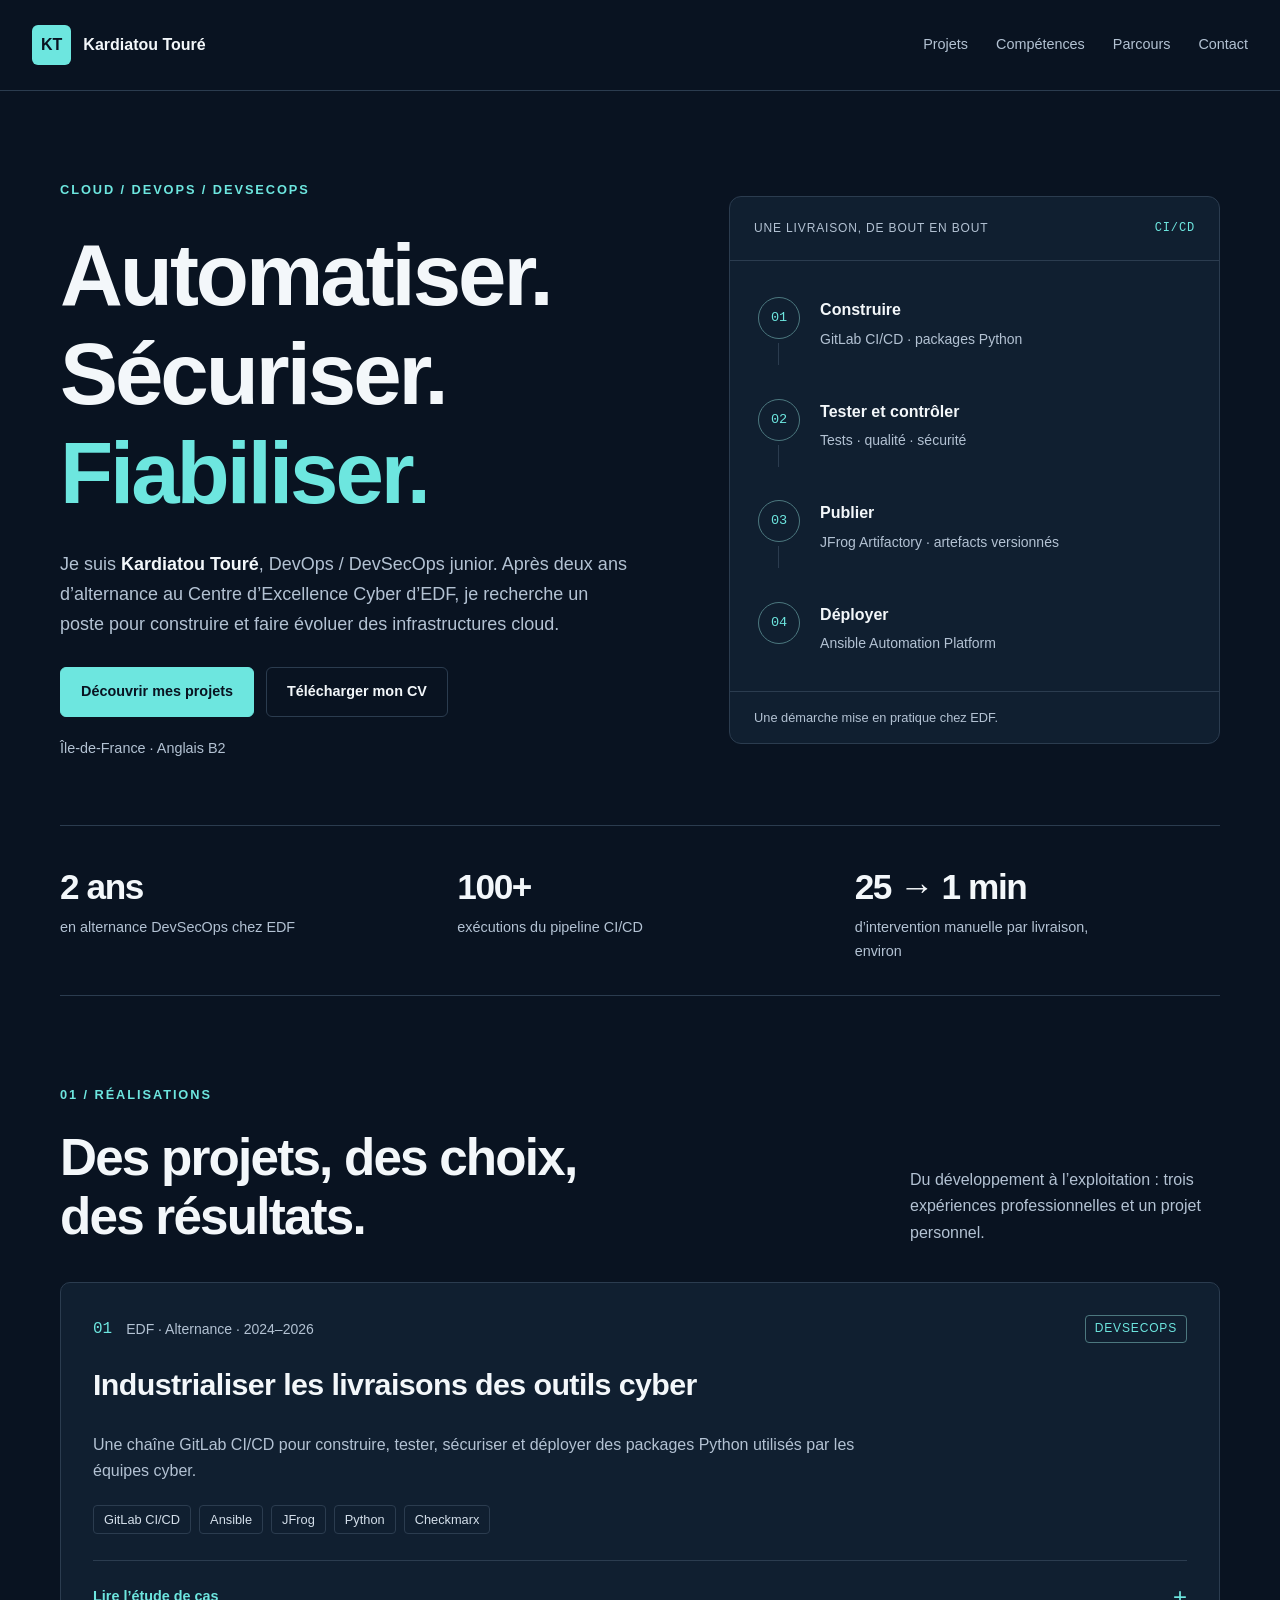
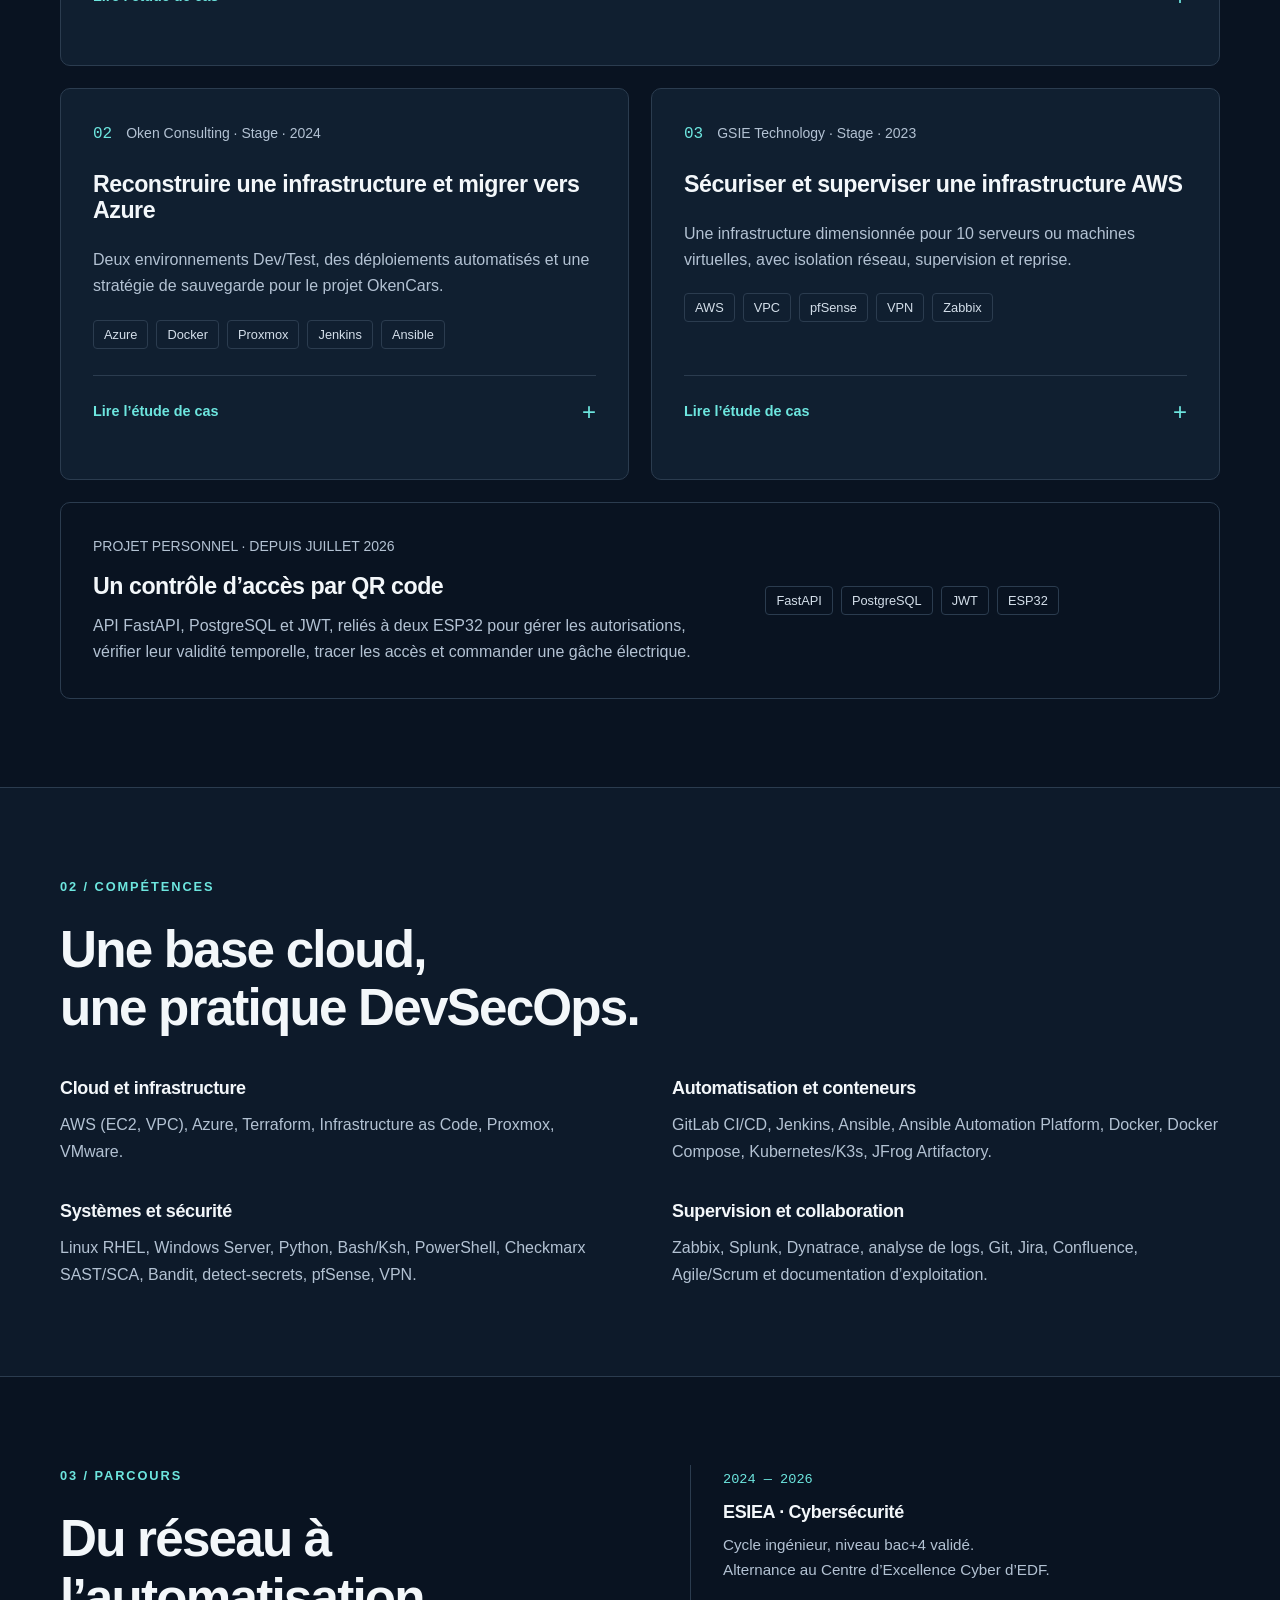
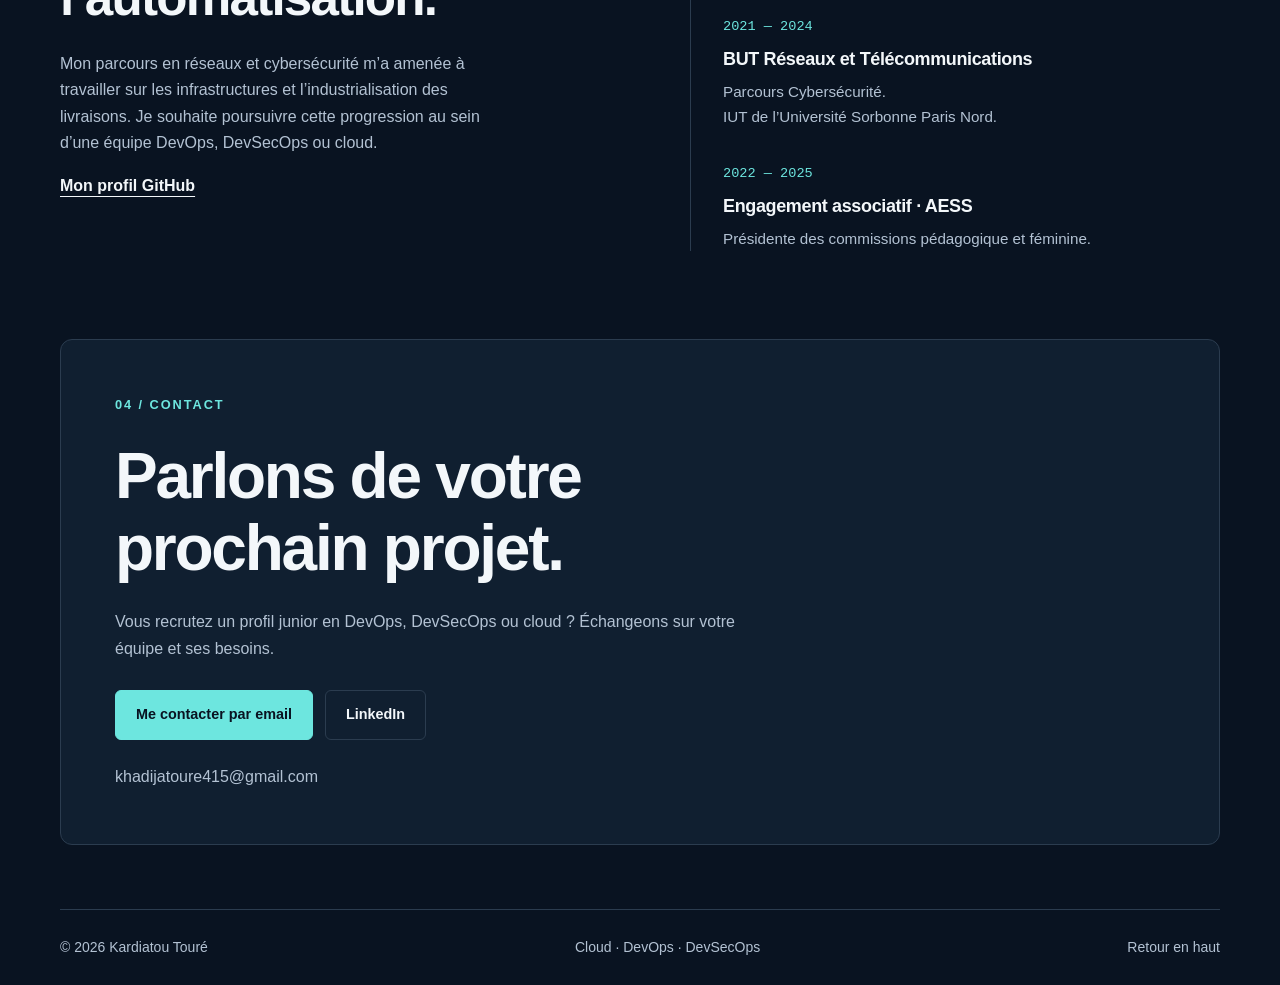
==== index.html @ 0c0b0a33 "Créer le portfolio cloud DevOps et DevSecOps" ====
<!doctype html>
<html lang="fr">
<head>
  <meta charset="utf-8">
  <meta name="viewport" content="width=device-width, initial-scale=1">
  <meta name="description" content="Portfolio de Kardiatou Touré, DevOps et DevSecOps junior : pipelines CI/CD, infrastructures AWS et Azure, automatisation et supervision.">
  <meta name="theme-color" content="#091321">
  <title>Kardiatou Touré | Cloud · DevOps · DevSecOps</title>
  <link rel="icon" type="image/svg+xml" href="data:image/svg+xml,%3Csvg xmlns='http://www.w3.org/2000/svg' viewBox='0 0 64 64'%3E%3Crect width='64' height='64' rx='14' fill='%23091321'/%3E%3Ctext x='9' y='43' font-size='30' font-family='Arial' font-weight='bold' fill='%236de6df'%3EKT%3C/text%3E%3C/svg%3E">
  <link rel="stylesheet" href="styles.css">
</head>
<body>
<a class="skip" href="#contenu">Aller au contenu</a>
<header class="header">
 <a class="brand" href="#accueil" aria-label="Kardiatou Touré, accueil"><span class="monogram">KT</span><span>Kardiatou Touré</span></a>
 <nav aria-label="Navigation principale"><a href="#projets">Projets</a><a href="#competences">Compétences</a><a href="#parcours">Parcours</a><a href="#contact">Contact</a></nav>
</header>
<main id="contenu">
<section class="hero wrap" id="accueil">
 <div class="hero-copy"><p class="eyebrow">CLOUD / DEVOPS / DEVSECOPS</p><h1>Automatiser.<br>Sécuriser.<br><span>Fiabiliser.</span></h1><p class="intro">Je suis <strong>Kardiatou Touré</strong>, DevOps / DevSecOps junior. Après deux ans d’alternance au Centre d’Excellence Cyber d’EDF, je recherche un poste pour construire et faire évoluer des infrastructures cloud.</p><div class="actions"><a class="button primary" href="#projets">Découvrir mes projets</a><a class="button secondary" href="CV_Kardiatou_TOURE_ATS.pdf" download>Télécharger mon CV</a></div><p class="location">Île-de-France · Anglais B2</p></div>
 <div class="pipeline-panel"><div class="panel-heading"><span>UNE LIVRAISON, DE BOUT EN BOUT</span><span class="mono">CI/CD</span></div><ol class="pipeline"><li><span class="step">01</span><div><strong>Construire</strong><p>GitLab CI/CD · packages Python</p></div></li><li><span class="step">02</span><div><strong>Tester et contrôler</strong><p>Tests · qualité · sécurité</p></div></li><li><span class="step">03</span><div><strong>Publier</strong><p>JFrog Artifactory · artefacts versionnés</p></div></li><li><span class="step">04</span><div><strong>Déployer</strong><p>Ansible Automation Platform</p></div></li></ol><div class="panel-bottom">Une démarche mise en pratique chez EDF.</div></div>
</section>
<div class="metrics wrap" aria-label="Quelques résultats de mon expérience EDF"><div><strong>2 ans</strong><span>en alternance DevSecOps chez EDF</span></div><div><strong>100+</strong><span>exécutions du pipeline CI/CD</span></div><div><strong>25 → 1 min</strong><span>d’intervention manuelle par livraison, environ</span></div></div>
<section class="wrap section" id="projets"><div class="section-heading"><div><p class="eyebrow">01 / RÉALISATIONS</p><h2>Des projets, des choix,<br>des résultats.</h2></div><p>Du développement à l’exploitation : trois expériences professionnelles et un projet personnel.</p></div>
<article class="project featured"><div class="project-top"><span class="project-number">01</span><p class="project-meta">EDF · Alternance · 2024–2026</p><span class="tag accent">DEVSECOPS</span></div><h3>Industrialiser les livraisons des outils cyber</h3><p class="project-lead">Une chaîne GitLab CI/CD pour construire, tester, sécuriser et déployer des packages Python utilisés par les équipes cyber.</p><div class="chips"><span>GitLab CI/CD</span><span>Ansible</span><span>JFrog</span><span>Python</span><span>Checkmarx</span></div><details><summary>Lire l’étude de cas <span aria-hidden="true">+</span></summary><div class="case-grid"><div><h4>Le besoin</h4><p>Réduire les manipulations manuelles et améliorer la traçabilité et la reproductibilité des livraisons, dans un environnement soumis à des contraintes d’accès et de sécurité.</p></div><div><h4>Ma contribution</h4><p>Conception du pipeline build, tests, contrôles et publication ; automatisation des déploiements avec Ansible Automation Platform. Intégration de Bandit, detect-secrets, Dodgy, Flake8 et Pylint. POC Checkmarx SAST/SCA finalisé.</p></div><div><h4>Les résultats</h4><ul><li>Plus de 100 exécutions du pipeline.</li><li>Intervention manuelle ramenée d’environ 25 minutes à 1 minute par livraison.</li><li>100 % de couverture sur le périmètre testé, avec 12 tests ; score Pylint de 10/10.</li></ul></div><div><h4>Ce que j’en retiens</h4><p>Une automatisation utile doit tenir compte des accès, des dépendances et des étapes de validation. Le versionnement des artefacts permet de mieux suivre ce qui est livré.</p><p class="note">Présentation synthétique de la mission, sans code source ni détails d’architecture internes.</p></div></div></details></article>
<div class="project-grid"><article class="project"><div class="project-top"><span class="project-number">02</span><p class="project-meta">Oken Consulting · Stage · 2024</p></div><h3>Reconstruire une infrastructure et migrer vers Azure</h3><p class="project-lead">Deux environnements Dev/Test, des déploiements automatisés et une stratégie de sauvegarde pour le projet OkenCars.</p><div class="chips"><span>Azure</span><span>Docker</span><span>Proxmox</span><span>Jenkins</span><span>Ansible</span></div><details><summary>Lire l’étude de cas <span aria-hidden="true">+</span></summary><div class="case-stack"><h4>Le besoin</h4><p>Reconstruire l’infrastructure d’une application de location de véhicules après la perte de ses environnements, en améliorant la sauvegarde et la persistance des données.</p><h4>Ma contribution</h4><ul><li>Reconstruction des environnements Dev/Test avec Proxmox et Docker.</li><li>Sécurisation des flux avec pfSense et VPN.</li><li>Automatisation des builds, tests et déploiements avec Jenkins et Ansible.</li><li>Migration d’une partie des machines virtuelles vers Azure.</li><li>Sauvegardes 3-2-1 automatisées avec NAS Synology, cron, OpenVPN et SCP.</li></ul><h4>Ce que j’en retiens</h4><p>Préparer les sauvegardes et la restauration dès la conception est essentiel pour pouvoir reconstruire les environnements et assurer la continuité du projet.</p></div></details></article>
<article class="project"><div class="project-top"><span class="project-number">03</span><p class="project-meta">GSIE Technology · Stage · 2023</p></div><h3>Sécuriser et superviser une infrastructure AWS</h3><p class="project-lead">Une infrastructure dimensionnée pour 10 serveurs ou machines virtuelles, avec isolation réseau, supervision et reprise.</p><div class="chips"><span>AWS</span><span>VPC</span><span>pfSense</span><span>VPN</span><span>Zabbix</span></div><details><summary>Lire l’étude de cas <span aria-hidden="true">+</span></summary><div class="case-stack"><h4>Ma contribution</h4><ul><li>Conception d’une infrastructure AWS dans un VPC isolé.</li><li>Sécurisation du réseau avec pfSense et VPN.</li><li>Supervision Zabbix : CPU, mémoire, disque, disponibilité et tunnels VPN.</li><li>Snapshots quotidiens avec rétention de 7 jours et architecture de reprise sur site de secours.</li></ul><h4>Ce que j’en retiens</h4><p>La fiabilité repose sur plusieurs leviers complémentaires : isolation réseau, visibilité sur les ressources et préparation de la reprise.</p></div></details></article></div>
<article class="project personal"><div><p class="project-meta">PROJET PERSONNEL · DEPUIS JUILLET 2026</p><h3>Un contrôle d’accès par QR code</h3><p>API FastAPI, PostgreSQL et JWT, reliés à deux ESP32 pour gérer les autorisations, vérifier leur validité temporelle, tracer les accès et commander une gâche électrique.</p></div><div class="chips"><span>FastAPI</span><span>PostgreSQL</span><span>JWT</span><span>ESP32</span></div></article>
</section>
<section class="skills-band" id="competences"><div class="wrap section"><p class="eyebrow">02 / COMPÉTENCES</p><h2>Une base cloud,<br>une pratique DevSecOps.</h2><div class="skills-grid"><div><h3>Cloud et infrastructure</h3><p>AWS (EC2, VPC), Azure, Terraform, Infrastructure as Code, Proxmox, VMware.</p></div><div><h3>Automatisation et conteneurs</h3><p>GitLab CI/CD, Jenkins, Ansible, Ansible Automation Platform, Docker, Docker Compose, Kubernetes/K3s, JFrog Artifactory.</p></div><div><h3>Systèmes et sécurité</h3><p>Linux RHEL, Windows Server, Python, Bash/Ksh, PowerShell, Checkmarx SAST/SCA, Bandit, detect-secrets, pfSense, VPN.</p></div><div><h3>Supervision et collaboration</h3><p>Zabbix, Splunk, Dynatrace, analyse de logs, Git, Jira, Confluence, Agile/Scrum et documentation d’exploitation.</p></div></div></div></section>
<section class="wrap section about" id="parcours"><div><p class="eyebrow">03 / PARCOURS</p><h2>Du réseau à<br>l’automatisation.</h2><p>Mon parcours en réseaux et cybersécurité m’a amenée à travailler sur les infrastructures et l’industrialisation des livraisons. Je souhaite poursuivre cette progression au sein d’une équipe DevOps, DevSecOps ou cloud.</p><a class="text-link" href="https://github.com/kardiatou0" target="_blank" rel="noopener noreferrer">Mon profil GitHub</a></div><div class="timeline"><div><span>2024 — 2026</span><h3>ESIEA · Cybersécurité</h3><p>Cycle ingénieur, niveau bac+4 validé.<br>Alternance au Centre d’Excellence Cyber d’EDF.</p></div><div><span>2021 — 2024</span><h3>BUT Réseaux et Télécommunications</h3><p>Parcours Cybersécurité.<br>IUT de l’Université Sorbonne Paris Nord.</p></div><div><span>2022 — 2025</span><h3>Engagement associatif · AESS</h3><p>Présidente des commissions pédagogique et féminine.</p></div></div></section>
<section class="contact wrap" id="contact"><p class="eyebrow">04 / CONTACT</p><h2>Parlons de votre<br>prochain projet.</h2><p>Vous recrutez un profil junior en DevOps, DevSecOps ou cloud ? Échangeons sur votre équipe et ses besoins.</p><div class="actions"><a class="button primary" href="mailto:khadijatoure415@gmail.com">Me contacter par email</a><a class="button secondary" href="https://www.linkedin.com/in/kardiatou-toure" target="_blank" rel="noopener noreferrer">LinkedIn</a></div><a class="email" href="mailto:khadijatoure415@gmail.com">khadijatoure415@gmail.com</a></section>
</main><footer class="wrap footer"><span>© 2026 Kardiatou Touré</span><span>Cloud · DevOps · DevSecOps</span><a href="#accueil">Retour en haut</a></footer>
</body></html>
---- styles.css ----
:root{color-scheme:dark;--bg:#091321;--surface:#101f30;--ink:#f3f7fa;--muted:#b3c2d3;--accent:#6de6df;--line:#2b3c4f;--max:1160px}*{box-sizing:border-box}html{scroll-behavior:smooth;scroll-padding-top:90px}body{margin:0;background:var(--bg);color:var(--ink);font-family:Arial,Helvetica,sans-serif;font-size:16px;line-height:1.65}a{color:inherit;text-decoration:none}a:focus-visible,summary:focus-visible{outline:3px solid var(--accent);outline-offset:6px}h1,h2,h3,h4,p{margin-top:0}h1,h2,h3{line-height:1.14;letter-spacing:-.035em}h1{font-size:clamp(3rem,6.8vw,5.8rem);margin-bottom:28px;font-weight:750}h1 span{color:var(--accent)}h2{font-size:clamp(2rem,4vw,3.3rem);margin-bottom:24px}h3{font-size:1.45rem;letter-spacing:-.02em}h4{font-size:1rem;margin-bottom:10px;color:var(--accent)}p{color:var(--muted)}.wrap{max-width:var(--max);width:calc(100% - 64px);margin-inline:auto}.header{max-width:1280px;margin:auto;padding:25px 32px;display:flex;align-items:center;justify-content:space-between;gap:25px;border-bottom:1px solid var(--line)}.brand{display:flex;align-items:center;gap:12px;font-weight:bold}.monogram{background:var(--accent);color:var(--bg);font-size:1rem;padding:7px 9px;border-radius:6px}.header nav{display:flex;gap:28px;font-size:.9rem}.header nav a{color:var(--muted)}.header nav a:hover,.text-link:hover,.email:hover{color:var(--accent)}.hero{display:grid;grid-template-columns:1.2fr 1fr;gap:80px;padding-block:88px 64px;align-items:center}.eyebrow{font-size:.8rem;font-weight:bold;letter-spacing:.15em;color:var(--accent);margin-bottom:24px}.intro{font-size:1.125rem;max-width:570px}.intro strong{color:var(--ink)}.actions{display:flex;flex-wrap:wrap;gap:12px;margin-top:28px}.button{display:inline-flex;align-items:center;justify-content:center;padding:12px 20px;border:1px solid var(--line);border-radius:6px;font-weight:bold;font-size:.9rem;min-height:48px;transition:background .15s}.primary{background:var(--accent);color:var(--bg);border-color:var(--accent)}.primary:hover{background:#a6fff6}.secondary:hover{background:var(--surface);border-color:var(--accent)}.location{font-size:.9rem;margin-top:20px;margin-bottom:0}.pipeline-panel{background:var(--surface);border:1px solid var(--line);border-radius:12px;overflow:hidden}.panel-heading{padding:22px 24px;border-bottom:1px solid var(--line);display:flex;justify-content:space-between;gap:14px;font-size:.75rem;letter-spacing:.07em;color:var(--muted)}.mono{font-family:monospace;color:var(--accent)}.pipeline{padding:16px 28px;list-style:none;margin:0}.pipeline li{display:flex;gap:20px;padding:20px 0;position:relative}.pipeline li:not(:last-child):after{content:"";position:absolute;left:20px;top:66px;height:22px;border-left:1px solid var(--line)}.step{flex-shrink:0;width:42px;height:42px;border:1px solid #4c787f;border-radius:50%;display:grid;place-items:center;color:var(--accent);font-size:.85rem;font-family:monospace}.pipeline p{font-size:.875rem;margin:4px 0 0}.panel-bottom{padding:15px 24px;border-top:1px solid var(--line);font-size:.8rem;color:var(--muted)}.metrics{display:grid;grid-template-columns:repeat(3,1fr);padding-block:32px;border-top:1px solid var(--line);border-bottom:1px solid var(--line);gap:32px}.metrics strong{display:block;font-size:2.2rem;letter-spacing:-.04em}.metrics span{display:block;font-size:.9rem;color:var(--muted);max-width:270px}.section{padding-block:88px}.section-heading{display:flex;align-items:end;justify-content:space-between;gap:40px;margin-bottom:36px}.section-heading h2{margin:0}.section-heading>p{max-width:310px;margin:0}.project{padding:32px;border:1px solid var(--line);border-radius:10px;background:var(--surface)}.project-top{display:flex;align-items:center;gap:14px;flex-wrap:wrap;margin-bottom:24px}.project-number{font-family:monospace;color:var(--accent);font-size:1rem}.project-meta{font-size:.875rem;margin:0;color:var(--muted)}.tag{margin-left:auto;font-size:.75rem;padding:3px 9px;border:1px solid #4c787f;border-radius:4px;letter-spacing:.07em}.accent{color:var(--accent)}.featured h3{font-size:1.9rem}.project-lead{max-width:820px;margin-bottom:20px}.chips{display:flex;flex-wrap:wrap;gap:8px}.chips span{padding:3px 10px;border:1px solid var(--line);border-radius:4px;font-size:.8rem;color:#d4dfea}.project-grid{display:grid;grid-template-columns:1fr 1fr;gap:22px;margin-top:22px}.project-grid .project{display:flex;flex-direction:column}.project-grid details{margin-top:auto;padding-top:26px}details{margin-top:26px}summary{cursor:pointer;display:flex;justify-content:space-between;align-items:center;font-size:.9rem;font-weight:bold;color:var(--accent);padding-block:16px;border-top:1px solid var(--line);list-style:none}summary::-webkit-details-marker{display:none}summary>span{font-size:1.5rem;font-weight:normal}details[open] summary>span{transform:rotate(45deg)}.case-grid{display:grid;grid-template-columns:1fr 1fr;gap:24px 40px;padding-top:16px}.case-grid p,.case-stack p,.case-grid li,.case-stack li{font-size:.95rem;color:var(--muted)}ul{padding-left:20px}li+li{margin-top:8px}.note{font-style:italic;font-size:.875rem!important}.case-stack{padding-top:16px}.case-stack h4:not(:first-child){margin-top:24px}.personal{margin-top:22px;background:transparent;display:grid;grid-template-columns:1.5fr 1fr;align-items:center;gap:40px}.personal h3{margin-block:14px}.personal p:last-child{margin:0}.skills-band{background:#0d1a2a;border-top:1px solid var(--line);border-bottom:1px solid var(--line)}.skills-grid{display:grid;grid-template-columns:repeat(2,1fr);gap:36px 64px;margin-top:40px}.skills-grid h3{font-size:1.125rem;margin-bottom:14px}.skills-grid p{margin:0}.about{display:grid;grid-template-columns:1fr 1fr;gap:100px}.about>div>p:not(.eyebrow){max-width:460px}.text-link{font-weight:bold;text-decoration:underline;text-underline-offset:5px}.timeline{border-left:1px solid var(--line);padding-left:32px}.timeline>div+div{margin-top:30px}.timeline span{font-family:monospace;color:var(--accent);font-size:.85rem}.timeline h3{font-size:1.125rem;margin:10px 0}.timeline p{font-size:.95rem;margin:0}.contact{padding:54px;background:var(--surface);border:1px solid var(--line);border-radius:12px;margin-bottom:64px}.contact>p:not(.eyebrow){max-width:620px}.contact h2{font-size:clamp(2.5rem,5vw,4rem)}.email{display:inline-block;margin-top:24px;color:var(--muted);overflow-wrap:anywhere}.footer{border-top:1px solid var(--line);padding-block:26px;display:flex;justify-content:space-between;gap:20px;color:var(--muted);font-size:.875rem}.skip{position:fixed;left:16px;top:-100px;padding:10px;background:var(--accent);color:var(--bg);z-index:99}.skip:focus{top:16px}@media(max-width:900px){.hero{gap:40px;grid-template-columns:1fr 1fr}.about{gap:40px}.header nav{gap:16px}.section-heading{gap:24px}}@media(max-width:700px){.wrap{width:calc(100% - 36px)}.header{padding:18px;flex-wrap:wrap;gap:18px}.header nav{width:100%;justify-content:space-between;gap:10px;font-size:.875rem}.hero{grid-template-columns:1fr;padding-block:48px;gap:36px}.hero h1{font-size:3.6rem}.section{padding-block:56px}.section-heading{display:block}.section-heading>p{margin-top:22px;max-width:none}.metrics{gap:20px;grid-template-columns:1fr}.metrics>div{display:flex;gap:24px;align-items:center}.metrics strong{font-size:1.8rem;min-width:145px}.metrics span{font-size:.875rem}.project-grid,.case-grid,.personal,.skills-grid,.about{grid-template-columns:1fr}.project{padding:24px}.featured h3{font-size:1.5rem}.project-top{gap:12px}.tag{margin-left:0}.personal{gap:24px}.skills-grid{gap:28px}.contact{padding:30px 24px;margin-bottom:40px}.footer{flex-wrap:wrap;font-size:.8rem}.footer span:nth-child(2){display:none}}@media(prefers-reduced-motion:reduce){html{scroll-behavior:auto}*,*:before,*:after{transition:none!important}}
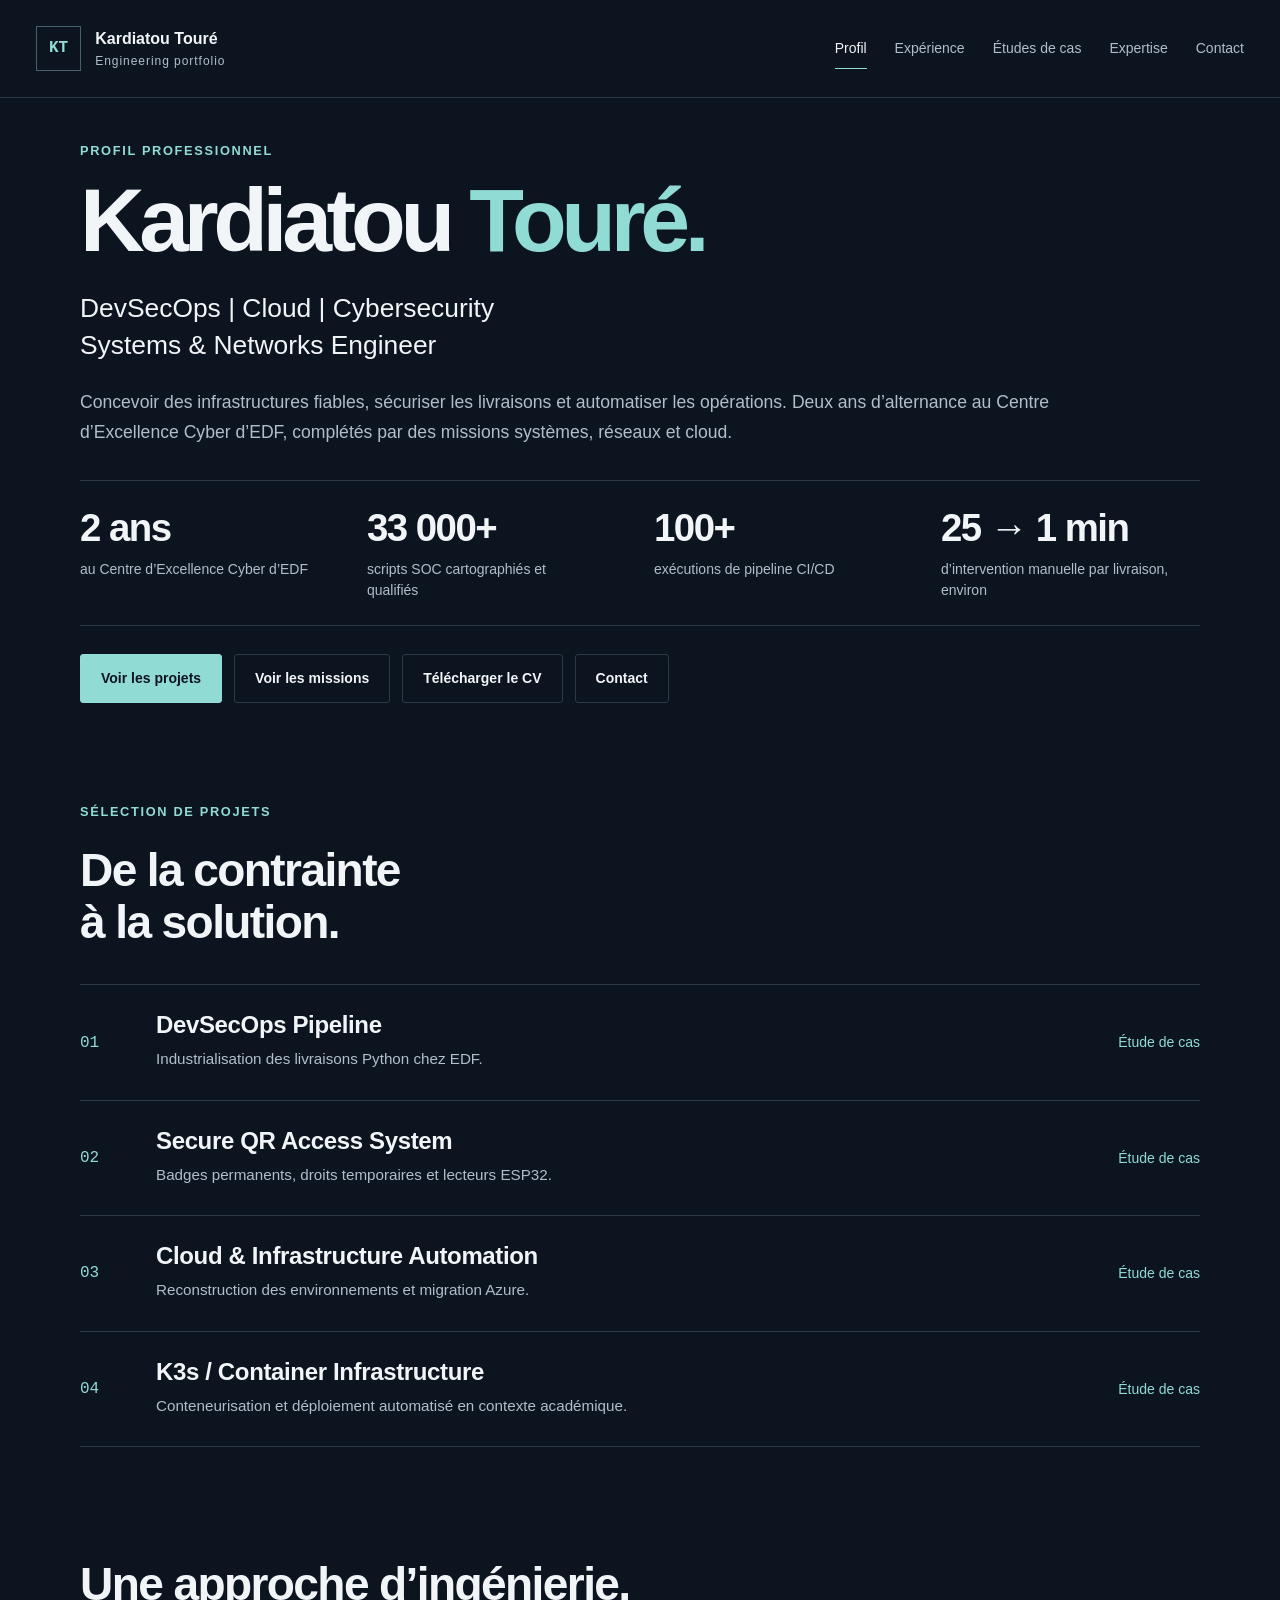
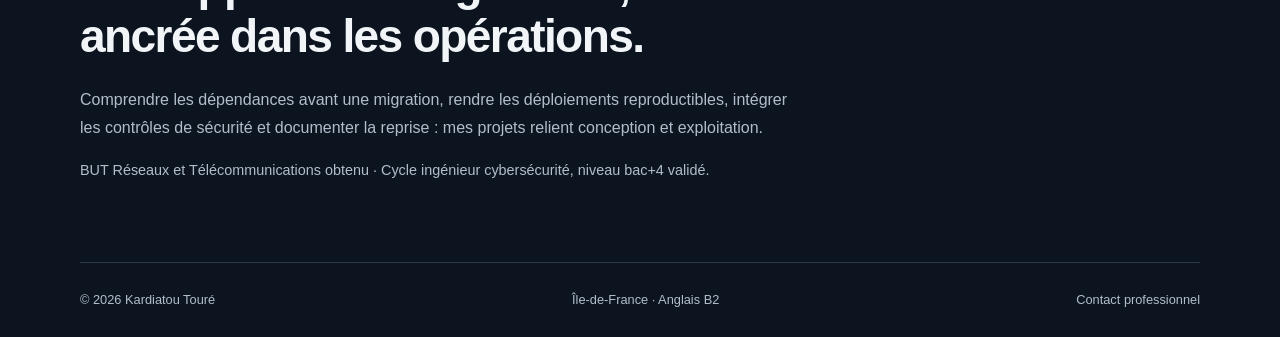
==== commit 7d2f6228: "Refondre le portfolio en cinq pages et intégrer le projet QR" ====
--- a/index.html
+++ b/index.html
@@ -1,35 +1 @@
-<!doctype html>
-<html lang="fr">
-<head>
-  <meta charset="utf-8">
-  <meta name="viewport" content="width=device-width, initial-scale=1">
-  <meta name="description" content="Portfolio de Kardiatou Touré, DevOps et DevSecOps junior : pipelines CI/CD, infrastructures AWS et Azure, automatisation et supervision.">
-  <meta name="theme-color" content="#091321">
-  <title>Kardiatou Touré | Cloud · DevOps · DevSecOps</title>
-  <link rel="icon" type="image/svg+xml" href="data:image/svg+xml,%3Csvg xmlns='http://www.w3.org/2000/svg' viewBox='0 0 64 64'%3E%3Crect width='64' height='64' rx='14' fill='%23091321'/%3E%3Ctext x='9' y='43' font-size='30' font-family='Arial' font-weight='bold' fill='%236de6df'%3EKT%3C/text%3E%3C/svg%3E">
-  <link rel="stylesheet" href="styles.css">
-</head>
-<body>
-<a class="skip" href="#contenu">Aller au contenu</a>
-<header class="header">
- <a class="brand" href="#accueil" aria-label="Kardiatou Touré, accueil"><span class="monogram">KT</span><span>Kardiatou Touré</span></a>
- <nav aria-label="Navigation principale"><a href="#projets">Projets</a><a href="#competences">Compétences</a><a href="#parcours">Parcours</a><a href="#contact">Contact</a></nav>
-</header>
-<main id="contenu">
-<section class="hero wrap" id="accueil">
- <div class="hero-copy"><p class="eyebrow">CLOUD / DEVOPS / DEVSECOPS</p><h1>Automatiser.<br>Sécuriser.<br><span>Fiabiliser.</span></h1><p class="intro">Je suis <strong>Kardiatou Touré</strong>, DevOps / DevSecOps junior. Après deux ans d’alternance au Centre d’Excellence Cyber d’EDF, je recherche un poste pour construire et faire évoluer des infrastructures cloud.</p><div class="actions"><a class="button primary" href="#projets">Découvrir mes projets</a><a class="button secondary" href="CV_Kardiatou_TOURE_ATS.pdf" download>Télécharger mon CV</a></div><p class="location">Île-de-France · Anglais B2</p></div>
- <div class="pipeline-panel"><div class="panel-heading"><span>UNE LIVRAISON, DE BOUT EN BOUT</span><span class="mono">CI/CD</span></div><ol class="pipeline"><li><span class="step">01</span><div><strong>Construire</strong><p>GitLab CI/CD · packages Python</p></div></li><li><span class="step">02</span><div><strong>Tester et contrôler</strong><p>Tests · qualité · sécurité</p></div></li><li><span class="step">03</span><div><strong>Publier</strong><p>JFrog Artifactory · artefacts versionnés</p></div></li><li><span class="step">04</span><div><strong>Déployer</strong><p>Ansible Automation Platform</p></div></li></ol><div class="panel-bottom">Une démarche mise en pratique chez EDF.</div></div>
-</section>
-<div class="metrics wrap" aria-label="Quelques résultats de mon expérience EDF"><div><strong>2 ans</strong><span>en alternance DevSecOps chez EDF</span></div><div><strong>100+</strong><span>exécutions du pipeline CI/CD</span></div><div><strong>25 → 1 min</strong><span>d’intervention manuelle par livraison, environ</span></div></div>
-<section class="wrap section" id="projets"><div class="section-heading"><div><p class="eyebrow">01 / RÉALISATIONS</p><h2>Des projets, des choix,<br>des résultats.</h2></div><p>Du développement à l’exploitation : trois expériences professionnelles et un projet personnel.</p></div>
-<article class="project featured"><div class="project-top"><span class="project-number">01</span><p class="project-meta">EDF · Alternance · 2024–2026</p><span class="tag accent">DEVSECOPS</span></div><h3>Industrialiser les livraisons des outils cyber</h3><p class="project-lead">Une chaîne GitLab CI/CD pour construire, tester, sécuriser et déployer des packages Python utilisés par les équipes cyber.</p><div class="chips"><span>GitLab CI/CD</span><span>Ansible</span><span>JFrog</span><span>Python</span><span>Checkmarx</span></div><details><summary>Lire l’étude de cas <span aria-hidden="true">+</span></summary><div class="case-grid"><div><h4>Le besoin</h4><p>Réduire les manipulations manuelles et améliorer la traçabilité et la reproductibilité des livraisons, dans un environnement soumis à des contraintes d’accès et de sécurité.</p></div><div><h4>Ma contribution</h4><p>Conception du pipeline build, tests, contrôles et publication ; automatisation des déploiements avec Ansible Automation Platform. Intégration de Bandit, detect-secrets, Dodgy, Flake8 et Pylint. POC Checkmarx SAST/SCA finalisé.</p></div><div><h4>Les résultats</h4><ul><li>Plus de 100 exécutions du pipeline.</li><li>Intervention manuelle ramenée d’environ 25 minutes à 1 minute par livraison.</li><li>100 % de couverture sur le périmètre testé, avec 12 tests ; score Pylint de 10/10.</li></ul></div><div><h4>Ce que j’en retiens</h4><p>Une automatisation utile doit tenir compte des accès, des dépendances et des étapes de validation. Le versionnement des artefacts permet de mieux suivre ce qui est livré.</p><p class="note">Présentation synthétique de la mission, sans code source ni détails d’architecture internes.</p></div></div></details></article>
-<div class="project-grid"><article class="project"><div class="project-top"><span class="project-number">02</span><p class="project-meta">Oken Consulting · Stage · 2024</p></div><h3>Reconstruire une infrastructure et migrer vers Azure</h3><p class="project-lead">Deux environnements Dev/Test, des déploiements automatisés et une stratégie de sauvegarde pour le projet OkenCars.</p><div class="chips"><span>Azure</span><span>Docker</span><span>Proxmox</span><span>Jenkins</span><span>Ansible</span></div><details><summary>Lire l’étude de cas <span aria-hidden="true">+</span></summary><div class="case-stack"><h4>Le besoin</h4><p>Reconstruire l’infrastructure d’une application de location de véhicules après la perte de ses environnements, en améliorant la sauvegarde et la persistance des données.</p><h4>Ma contribution</h4><ul><li>Reconstruction des environnements Dev/Test avec Proxmox et Docker.</li><li>Sécurisation des flux avec pfSense et VPN.</li><li>Automatisation des builds, tests et déploiements avec Jenkins et Ansible.</li><li>Migration d’une partie des machines virtuelles vers Azure.</li><li>Sauvegardes 3-2-1 automatisées avec NAS Synology, cron, OpenVPN et SCP.</li></ul><h4>Ce que j’en retiens</h4><p>Préparer les sauvegardes et la restauration dès la conception est essentiel pour pouvoir reconstruire les environnements et assurer la continuité du projet.</p></div></details></article>
-<article class="project"><div class="project-top"><span class="project-number">03</span><p class="project-meta">GSIE Technology · Stage · 2023</p></div><h3>Sécuriser et superviser une infrastructure AWS</h3><p class="project-lead">Une infrastructure dimensionnée pour 10 serveurs ou machines virtuelles, avec isolation réseau, supervision et reprise.</p><div class="chips"><span>AWS</span><span>VPC</span><span>pfSense</span><span>VPN</span><span>Zabbix</span></div><details><summary>Lire l’étude de cas <span aria-hidden="true">+</span></summary><div class="case-stack"><h4>Ma contribution</h4><ul><li>Conception d’une infrastructure AWS dans un VPC isolé.</li><li>Sécurisation du réseau avec pfSense et VPN.</li><li>Supervision Zabbix : CPU, mémoire, disque, disponibilité et tunnels VPN.</li><li>Snapshots quotidiens avec rétention de 7 jours et architecture de reprise sur site de secours.</li></ul><h4>Ce que j’en retiens</h4><p>La fiabilité repose sur plusieurs leviers complémentaires : isolation réseau, visibilité sur les ressources et préparation de la reprise.</p></div></details></article></div>
-<article class="project personal"><div><p class="project-meta">PROJET PERSONNEL · DEPUIS JUILLET 2026</p><h3>Un contrôle d’accès par QR code</h3><p>API FastAPI, PostgreSQL et JWT, reliés à deux ESP32 pour gérer les autorisations, vérifier leur validité temporelle, tracer les accès et commander une gâche électrique.</p></div><div class="chips"><span>FastAPI</span><span>PostgreSQL</span><span>JWT</span><span>ESP32</span></div></article>
-</section>
-<section class="skills-band" id="competences"><div class="wrap section"><p class="eyebrow">02 / COMPÉTENCES</p><h2>Une base cloud,<br>une pratique DevSecOps.</h2><div class="skills-grid"><div><h3>Cloud et infrastructure</h3><p>AWS (EC2, VPC), Azure, Terraform, Infrastructure as Code, Proxmox, VMware.</p></div><div><h3>Automatisation et conteneurs</h3><p>GitLab CI/CD, Jenkins, Ansible, Ansible Automation Platform, Docker, Docker Compose, Kubernetes/K3s, JFrog Artifactory.</p></div><div><h3>Systèmes et sécurité</h3><p>Linux RHEL, Windows Server, Python, Bash/Ksh, PowerShell, Checkmarx SAST/SCA, Bandit, detect-secrets, pfSense, VPN.</p></div><div><h3>Supervision et collaboration</h3><p>Zabbix, Splunk, Dynatrace, analyse de logs, Git, Jira, Confluence, Agile/Scrum et documentation d’exploitation.</p></div></div></div></section>
-<section class="wrap section about" id="parcours"><div><p class="eyebrow">03 / PARCOURS</p><h2>Du réseau à<br>l’automatisation.</h2><p>Mon parcours en réseaux et cybersécurité m’a amenée à travailler sur les infrastructures et l’industrialisation des livraisons. Je souhaite poursuivre cette progression au sein d’une équipe DevOps, DevSecOps ou cloud.</p><a class="text-link" href="https://github.com/kardiatou0" target="_blank" rel="noopener noreferrer">Mon profil GitHub</a></div><div class="timeline"><div><span>2024 — 2026</span><h3>ESIEA · Cybersécurité</h3><p>Cycle ingénieur, niveau bac+4 validé.<br>Alternance au Centre d’Excellence Cyber d’EDF.</p></div><div><span>2021 — 2024</span><h3>BUT Réseaux et Télécommunications</h3><p>Parcours Cybersécurité.<br>IUT de l’Université Sorbonne Paris Nord.</p></div><div><span>2022 — 2025</span><h3>Engagement associatif · AESS</h3><p>Présidente des commissions pédagogique et féminine.</p></div></div></section>
-<section class="contact wrap" id="contact"><p class="eyebrow">04 / CONTACT</p><h2>Parlons de votre<br>prochain projet.</h2><p>Vous recrutez un profil junior en DevOps, DevSecOps ou cloud ? Échangeons sur votre équipe et ses besoins.</p><div class="actions"><a class="button primary" href="mailto:khadijatoure415@gmail.com">Me contacter par email</a><a class="button secondary" href="https://www.linkedin.com/in/kardiatou-toure" target="_blank" rel="noopener noreferrer">LinkedIn</a></div><a class="email" href="mailto:khadijatoure415@gmail.com">khadijatoure415@gmail.com</a></section>
-</main><footer class="wrap footer"><span>© 2026 Kardiatou Touré</span><span>Cloud · DevOps · DevSecOps</span><a href="#accueil">Retour en haut</a></footer>
-</body></html>
-
+<!doctype html><html lang="fr"><head><meta charset="utf-8"><meta name="viewport" content="width=device-width, initial-scale=1"><title>DevSecOps · Cloud · Systèmes et réseaux | Kardiatou Touré</title><meta name="description" content="Portfolio de Kardiatou Touré : DevSecOps, cloud, cybersécurité et systèmes et réseaux. Missions, architectures et études de cas."><meta name="theme-color" content="#0c1420"><link rel="stylesheet" href="design.css"><link rel="icon" href="data:image/svg+xml,%3Csvg xmlns='http://www.w3.org/2000/svg' viewBox='0 0 64 64'%3E%3Crect width='64' height='64' rx='8' fill='%230c1420'/%3E%3Ctext x='9' y='43' fill='%2390dcd4' font-family='Arial' font-size='30' font-weight='bold'%3EKT%3C/text%3E%3C/svg%3E"></head><body><a class="skip" href="#main">Aller au contenu</a><header class="header"><a class="brand" href="index.html"><span class="monogram">KT</span><span>Kardiatou Touré<small>Engineering portfolio</small></span></a><nav aria-label="Navigation principale"><a href="index.html" aria-current="page">Profil</a><a href="experience.html">Expérience</a><a href="projects.html">Études de cas</a><a href="expertise.html">Expertise</a><a href="contact.html">Contact</a></nav></header><main class="wrap" id="main"><section class="executive"><p class="eyebrow">PROFIL PROFESSIONNEL</p><h1>Kardiatou<br> <span>Touré.</span></h1><p class="position">DevSecOps | Cloud | Cybersecurity<br>Systems &amp; Networks Engineer</p><p class="lead">Concevoir des infrastructures fiables, sécuriser les livraisons et automatiser les opérations. Deux ans d’alternance au Centre d’Excellence Cyber d’EDF, complétés par des missions systèmes, réseaux et cloud.</p><div class="proofs"><div><strong>2 ans</strong><span>au Centre d’Excellence Cyber d’EDF</span></div><div><strong>33 000+</strong><span>scripts SOC cartographiés et qualifiés</span></div><div><strong>100+</strong><span>exécutions de pipeline CI/CD</span></div><div><strong>25 → 1 min</strong><span>d’intervention manuelle par livraison, environ</span></div></div><div class="actions"><a class="button primary" href="projects.html">Voir les projets</a><a class="button secondary" href="experience.html">Voir les missions</a><a class="button secondary" href="CV_Kardiatou_TOURE.pdf">Télécharger le CV</a><a class="button secondary" href="contact.html">Contact</a></div></section><section class="section" id="projets"><div class="section-head"><p class="eyebrow">SÉLECTION DE PROJETS</p><h2>De la contrainte<br>à la solution.</h2></div><div class="project-index"><a class="index-row" href="projects.html#edf"><span class="number">01</span><div><h3>DevSecOps Pipeline</h3><p>Industrialisation des livraisons Python chez EDF.</p></div><span class="row-action">Étude de cas</span></a><a class="index-row" href="projects.html#qr"><span class="number">02</span><div><h3>Secure QR Access System</h3><p>Badges permanents, droits temporaires et lecteurs ESP32.</p></div><span class="row-action">Étude de cas</span></a><a class="index-row" href="projects.html#cloud"><span class="number">03</span><div><h3>Cloud & Infrastructure Automation</h3><p>Reconstruction des environnements et migration Azure.</p></div><span class="row-action">Étude de cas</span></a><a class="index-row" href="projects.html#k3s"><span class="number">04</span><div><h3>K3s / Container Infrastructure</h3><p>Conteneurisation et déploiement automatisé en contexte académique.</p></div><span class="row-action">Étude de cas</span></a></div></section><section class="profile-note"><h2>Une approche d’ingénierie,<br>ancrée dans les opérations.</h2><p>Comprendre les dépendances avant une migration, rendre les déploiements reproductibles, intégrer les contrôles de sécurité et documenter la reprise : mes projets relient conception et exploitation.</p><p class="muted">BUT Réseaux et Télécommunications obtenu · Cycle ingénieur cybersécurité, niveau bac+4 validé.</p></section></main><footer class="footer wrap"><span>© 2026 Kardiatou Touré</span><span>Île-de-France · Anglais B2</span><a href="contact.html">Contact professionnel</a></footer></body></html>
--- a/design.css
+++ b/design.css
@@ -0,0 +1,2 @@
+:root{color-scheme:dark;--bg:#0c1420;--surface:#121e2d;--ink:#f2f5f8;--muted:#b2bdcb;--accent:#90dcd4;--line:#2b3949;--max:1120px}*{box-sizing:border-box}html{scroll-behavior:auto;scroll-padding-top:32px}body{margin:0;background:var(--bg);color:var(--ink);font:16px/1.75 Arial,Helvetica,sans-serif}a{color:inherit;text-decoration:none}a:hover{color:var(--accent)}a:focus-visible{outline:3px solid var(--accent);outline-offset:5px}h1,h2,h3,p{margin-top:0}h1,h2,h3{line-height:1.12;letter-spacing:-.035em}h1{font-size:clamp(2.8rem,5vw,4.3rem);font-weight:700;margin-bottom:28px}h2{font-size:clamp(1.9rem,3.6vw,3rem);margin-bottom:24px}h3{font-size:1.2rem;margin-bottom:14px;letter-spacing:-.015em}p{color:var(--muted)}.wrap{width:calc(100% - 72px);max-width:var(--max);margin-inline:auto}.header{max-width:1360px;margin:auto;padding:26px 36px;display:flex;gap:32px;align-items:center;justify-content:space-between;border-bottom:1px solid var(--line)}.brand{display:flex;align-items:center;gap:14px;font-weight:bold;line-height:1.2}.brand small{display:block;margin-top:6px;font-size:.75rem;font-weight:normal;color:var(--muted);letter-spacing:.08em}.monogram{color:var(--accent);border:1px solid #47616c;padding:12px;font-family:monospace;font-size:1rem}.header nav{display:flex;gap:28px;align-items:center;font-size:.875rem;color:var(--muted)}.header nav a{padding-block:8px;border-bottom:1px solid transparent}.header nav a[aria-current]{color:var(--ink);border-color:var(--accent)}.eyebrow{color:var(--accent);font-size:.8rem;font-weight:bold;letter-spacing:.13em;margin-bottom:22px}.executive{padding-block:42px 44px}.executive h1{font-size:clamp(3.8rem,7vw,5.8rem);letter-spacing:-.06em;line-height:.98;margin-bottom:26px}.executive h1 br{display:none}.executive h1 span{color:var(--accent)}.position{font-size:clamp(1.2rem,2.3vw,1.65rem);color:var(--ink);line-height:1.4;margin-bottom:24px}.lead{font-size:1.1rem;max-width:810px;margin-bottom:0;line-height:1.7}.executive .lead{max-width:980px}.executive .eyebrow{margin-bottom:14px}.proofs{display:grid;grid-template-columns:repeat(4,1fr);border-block:1px solid var(--line);margin-top:32px;padding-block:24px;gap:28px}.proofs strong{display:block;font-size:clamp(1.8rem,3vw,2.5rem);line-height:1.2;letter-spacing:-.04em;margin-bottom:8px}.proofs span{display:block;font-size:.875rem;color:var(--muted);max-width:230px;line-height:1.5}.actions{display:flex;flex-wrap:wrap;gap:12px;margin-top:28px}.button{display:inline-flex;align-items:center;justify-content:center;min-height:48px;padding:11px 20px;font-size:.875rem;font-weight:bold;border:1px solid var(--line);border-radius:3px}.button.primary{background:var(--accent);border-color:var(--accent);color:var(--bg)}.button.primary:hover{background:#b9f6ef}.button.secondary:hover{background:var(--surface)}.section{padding-block:54px 72px}.section-head{margin-bottom:36px}.index-row{display:grid;grid-template-columns:50px 1fr 130px;align-items:center;gap:26px;padding-block:27px;border-top:1px solid var(--line)}.index-row:last-child{border-bottom:1px solid var(--line)}.number{font:1rem monospace;color:var(--accent)}.index-row h3{font-size:1.5rem;margin-bottom:7px}.index-row p{margin:0;font-size:.95rem}.row-action{font-size:.875rem;color:var(--accent);text-align:right}.index-row:hover h3{color:var(--accent)}.profile-note{padding:40px 0 64px;max-width:780px}.profile-note p{max-width:710px}.muted{font-size:.9rem}.page-heading{padding-block:70px 54px;border-bottom:1px solid var(--line)}.page-heading .lead{max-width:770px}.mission{padding-block:56px;border-bottom:1px solid var(--line);display:grid;grid-template-columns:.8fr 1.2fr;gap:70px}.mission-title h2{font-size:2.2rem}.mission-title .eyebrow{font-size:.75rem;line-height:1.7;max-width:300px}.mission-body{display:grid;gap:28px}.mission-body p,.mission-body ul{margin-bottom:0}.mission-body h3,.case-content h3{color:var(--ink)}ul{padding-left:20px;color:var(--muted);margin-top:0}li+li{margin-top:8px}.tags{display:flex;flex-wrap:wrap;gap:8px}.tags span{border:1px solid var(--line);padding:3px 9px;font-size:.8rem;color:var(--muted);border-radius:3px}.endnote{font-size:.875rem;color:var(--muted);padding-block:30px 54px}.case-nav{display:flex;flex-wrap:wrap;gap:12px 28px;padding-block:24px;font-size:.875rem;border-bottom:1px solid var(--line);color:var(--accent)}.case{padding-block:64px;border-bottom:1px solid var(--line);scroll-margin-top:28px}.case h2{margin-bottom:18px}.case-intro{max-width:780px;font-size:1.1rem}.architecture{padding:26px;margin-top:32px;border:1px solid var(--line);background:var(--surface)}.label{font-size:.8rem;letter-spacing:.1em;color:var(--muted);margin-bottom:20px;text-transform:uppercase}.flow{display:flex;gap:16px;list-style:none;padding:0;margin:0}.flow li{flex:1;border-left:2px solid #587b82;padding-left:14px;min-width:0;margin:0}.flow span{display:block;font: .8rem monospace;color:var(--accent);margin-bottom:8px}.flow strong{display:block;font-size:.9rem;line-height:1.5;font-weight:normal}.case-content{display:grid;grid-template-columns:1fr 1fr;gap:36px 56px;margin-top:38px}.case-content p:last-child,.case-content ul:last-child{margin-bottom:0}.expertise-grid{display:grid;grid-template-columns:1fr 1fr;gap:0 56px;padding-block:24px 64px}.expertise-card{padding-block:38px;border-bottom:1px solid var(--line)}.expertise-card h2{font-size:1.8rem;margin-bottom:14px}.expertise-card .eyebrow{margin-bottom:14px}.tool-line{font-size:.875rem;color:var(--accent);margin-bottom:24px}.text-link{font-size:.9rem;text-decoration:underline;text-underline-offset:5px;color:var(--ink)}.contact-grid{display:grid;grid-template-columns:1.25fr 1fr;gap:60px;padding-block:54px 80px}.contact-main h2{font-size:1.75rem}.email{font-size:clamp(1rem,2.2vw,1.5rem);overflow-wrap:anywhere;color:var(--accent)}.social-links{display:flex;flex-wrap:wrap;gap:25px;padding-block:28px 38px;font-size:.95rem}.social-links a{text-decoration:underline;text-underline-offset:5px}.professional{border-left:1px solid var(--line);padding-left:38px}.professional h3{font-size:1rem;margin-bottom:10px}.professional p{font-size:.95rem;margin-bottom:26px}.footer{display:flex;flex-wrap:wrap;justify-content:space-between;gap:20px;border-top:1px solid var(--line);padding-block:26px;color:var(--muted);font-size:.8rem}.skip{position:fixed;top:-100px;left:16px;z-index:9;background:var(--accent);color:var(--bg);padding:10px}.skip:focus{top:16px}@media(max-width:950px){.header{flex-wrap:wrap;gap:24px}.header nav{gap:22px}.mission{gap:35px;grid-template-columns:1fr 1.5fr}.proofs{gap:20px}.flow{flex-wrap:wrap}.flow li{flex:1 1 160px}.contact-grid{gap:30px}}@media(max-width:650px){.wrap{width:calc(100% - 36px)}.header{padding:20px 18px}.header nav{width:100%;justify-content:space-between;gap:8px;font-size:.8rem;flex-wrap:wrap}.header nav a{padding-block:4px}.executive{padding-block:42px}.executive h1 br{display:block}.executive h1{font-size:4.1rem}.position{font-size:1.15rem}.lead{font-size:1rem}.proofs{grid-template-columns:1fr 1fr;gap:26px 18px}.proofs strong{font-size:1.8rem}.proofs span{font-size:.8rem}.button{padding:11px 15px}.section{padding-block:35px 48px}.index-row{grid-template-columns:26px 1fr;gap:16px}.row-action{grid-column:2;text-align:left}.index-row h3{font-size:1.2rem}.profile-note{padding-bottom:40px}.page-heading{padding-block:42px 36px}.mission{grid-template-columns:1fr;gap:28px;padding-block:40px}.mission-title h2{font-size:1.9rem}.mission-body{gap:24px}.case-nav{gap:14px 20px}.case{padding-block:42px}.architecture{padding:20px}.flow{display:grid;grid-template-columns:1fr;gap:20px}.case-content,.expertise-grid,.contact-grid{grid-template-columns:1fr;gap:28px}.case-content{margin-top:28px}.expertise-grid{gap:0}.contact-grid{padding-block:36px 50px}.professional{border-left:0;border-top:1px solid var(--line);padding:28px 0 0}.footer{font-size:.75rem}.footer span:nth-child(2){display:none}}@media(prefers-reduced-motion:reduce){html{scroll-behavior:auto}}@media print{body{background:white;color:black}.header nav,.actions,.footer,.case-nav{display:none}p,li,.tags span{color:#222}.architecture{background:white}.wrap{width:100%}.case,.mission{break-inside:avoid}a{color:black}h1,h2,h3{color:black}}
+
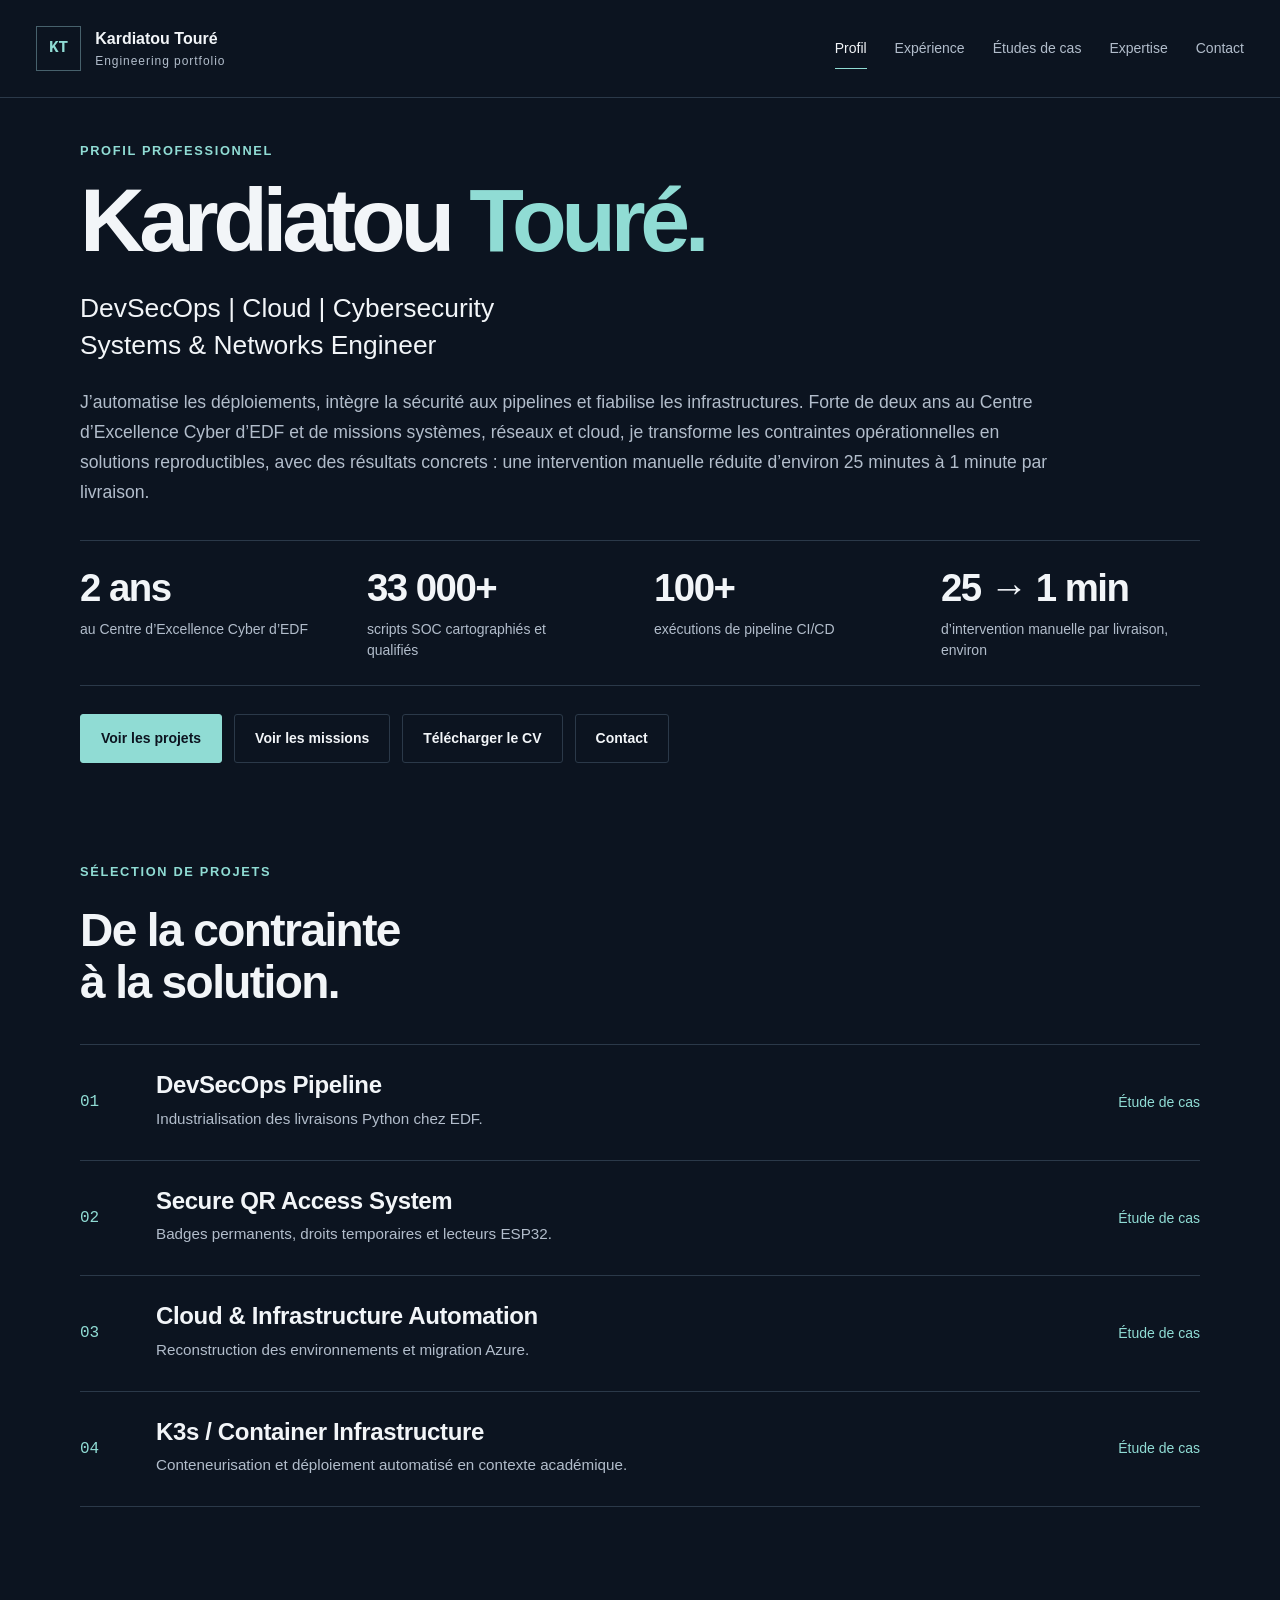
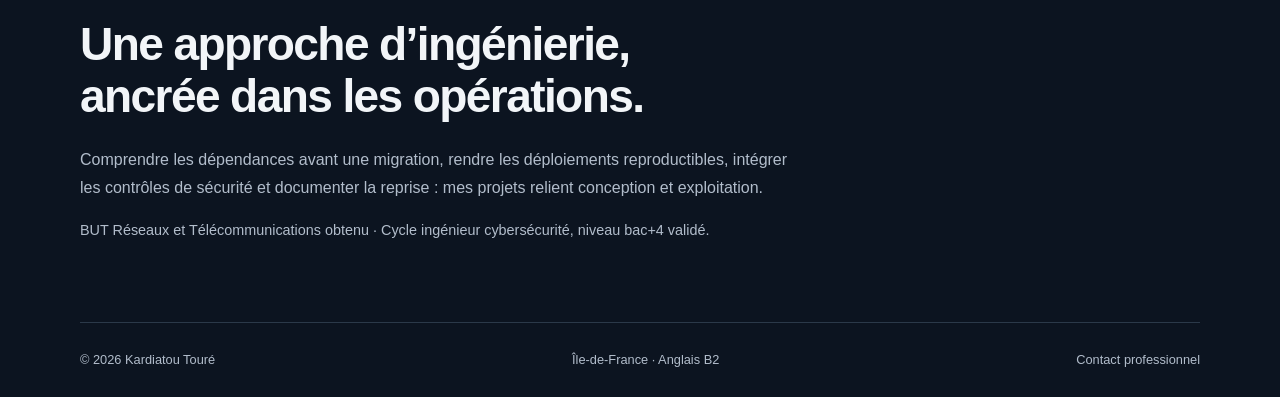
==== commit 4fb01a23: "Valoriser les réalisations et les résultats sur l’accueil" ====
--- a/index.html
+++ b/index.html
@@ -1 +1 @@
-<!doctype html><html lang="fr"><head><meta charset="utf-8"><meta name="viewport" content="width=device-width, initial-scale=1"><title>DevSecOps · Cloud · Systèmes et réseaux | Kardiatou Touré</title><meta name="description" content="Portfolio de Kardiatou Touré : DevSecOps, cloud, cybersécurité et systèmes et réseaux. Missions, architectures et études de cas."><meta name="theme-color" content="#0c1420"><link rel="stylesheet" href="design.css"><link rel="icon" href="data:image/svg+xml,%3Csvg xmlns='http://www.w3.org/2000/svg' viewBox='0 0 64 64'%3E%3Crect width='64' height='64' rx='8' fill='%230c1420'/%3E%3Ctext x='9' y='43' fill='%2390dcd4' font-family='Arial' font-size='30' font-weight='bold'%3EKT%3C/text%3E%3C/svg%3E"></head><body><a class="skip" href="#main">Aller au contenu</a><header class="header"><a class="brand" href="index.html"><span class="monogram">KT</span><span>Kardiatou Touré<small>Engineering portfolio</small></span></a><nav aria-label="Navigation principale"><a href="index.html" aria-current="page">Profil</a><a href="experience.html">Expérience</a><a href="projects.html">Études de cas</a><a href="expertise.html">Expertise</a><a href="contact.html">Contact</a></nav></header><main class="wrap" id="main"><section class="executive"><p class="eyebrow">PROFIL PROFESSIONNEL</p><h1>Kardiatou<br> <span>Touré.</span></h1><p class="position">DevSecOps | Cloud | Cybersecurity<br>Systems &amp; Networks Engineer</p><p class="lead">Concevoir des infrastructures fiables, sécuriser les livraisons et automatiser les opérations. Deux ans d’alternance au Centre d’Excellence Cyber d’EDF, complétés par des missions systèmes, réseaux et cloud.</p><div class="proofs"><div><strong>2 ans</strong><span>au Centre d’Excellence Cyber d’EDF</span></div><div><strong>33 000+</strong><span>scripts SOC cartographiés et qualifiés</span></div><div><strong>100+</strong><span>exécutions de pipeline CI/CD</span></div><div><strong>25 → 1 min</strong><span>d’intervention manuelle par livraison, environ</span></div></div><div class="actions"><a class="button primary" href="projects.html">Voir les projets</a><a class="button secondary" href="experience.html">Voir les missions</a><a class="button secondary" href="CV_Kardiatou_TOURE.pdf">Télécharger le CV</a><a class="button secondary" href="contact.html">Contact</a></div></section><section class="section" id="projets"><div class="section-head"><p class="eyebrow">SÉLECTION DE PROJETS</p><h2>De la contrainte<br>à la solution.</h2></div><div class="project-index"><a class="index-row" href="projects.html#edf"><span class="number">01</span><div><h3>DevSecOps Pipeline</h3><p>Industrialisation des livraisons Python chez EDF.</p></div><span class="row-action">Étude de cas</span></a><a class="index-row" href="projects.html#qr"><span class="number">02</span><div><h3>Secure QR Access System</h3><p>Badges permanents, droits temporaires et lecteurs ESP32.</p></div><span class="row-action">Étude de cas</span></a><a class="index-row" href="projects.html#cloud"><span class="number">03</span><div><h3>Cloud & Infrastructure Automation</h3><p>Reconstruction des environnements et migration Azure.</p></div><span class="row-action">Étude de cas</span></a><a class="index-row" href="projects.html#k3s"><span class="number">04</span><div><h3>K3s / Container Infrastructure</h3><p>Conteneurisation et déploiement automatisé en contexte académique.</p></div><span class="row-action">Étude de cas</span></a></div></section><section class="profile-note"><h2>Une approche d’ingénierie,<br>ancrée dans les opérations.</h2><p>Comprendre les dépendances avant une migration, rendre les déploiements reproductibles, intégrer les contrôles de sécurité et documenter la reprise : mes projets relient conception et exploitation.</p><p class="muted">BUT Réseaux et Télécommunications obtenu · Cycle ingénieur cybersécurité, niveau bac+4 validé.</p></section></main><footer class="footer wrap"><span>© 2026 Kardiatou Touré</span><span>Île-de-France · Anglais B2</span><a href="contact.html">Contact professionnel</a></footer></body></html>+<!doctype html><html lang="fr"><head><meta charset="utf-8"><meta name="viewport" content="width=device-width, initial-scale=1"><title>DevSecOps · Cloud · Systèmes et réseaux | Kardiatou Touré</title><meta name="description" content="Portfolio de Kardiatou Touré : DevSecOps, cloud, cybersécurité et systèmes et réseaux. Missions, architectures et études de cas."><meta name="theme-color" content="#0c1420"><link rel="stylesheet" href="design.css"><link rel="icon" href="data:image/svg+xml,%3Csvg xmlns='http://www.w3.org/2000/svg' viewBox='0 0 64 64'%3E%3Crect width='64' height='64' rx='8' fill='%230c1420'/%3E%3Ctext x='9' y='43' fill='%2390dcd4' font-family='Arial' font-size='30' font-weight='bold'%3EKT%3C/text%3E%3C/svg%3E"></head><body><a class="skip" href="#main">Aller au contenu</a><header class="header"><a class="brand" href="index.html"><span class="monogram">KT</span><span>Kardiatou Touré<small>Engineering portfolio</small></span></a><nav aria-label="Navigation principale"><a href="index.html" aria-current="page">Profil</a><a href="experience.html">Expérience</a><a href="projects.html">Études de cas</a><a href="expertise.html">Expertise</a><a href="contact.html">Contact</a></nav></header><main class="wrap" id="main"><section class="executive"><p class="eyebrow">PROFIL PROFESSIONNEL</p><h1>Kardiatou<br> <span>Touré.</span></h1><p class="position">DevSecOps | Cloud | Cybersecurity<br>Systems &amp; Networks Engineer</p><p class="lead">J’automatise les déploiements, intègre la sécurité aux pipelines et fiabilise les infrastructures. Forte de deux ans au Centre d’Excellence Cyber d’EDF et de missions systèmes, réseaux et cloud, je transforme les contraintes opérationnelles en solutions reproductibles, avec des résultats concrets : une intervention manuelle réduite d’environ 25 minutes à 1 minute par livraison.</p><div class="proofs"><div><strong>2 ans</strong><span>au Centre d’Excellence Cyber d’EDF</span></div><div><strong>33 000+</strong><span>scripts SOC cartographiés et qualifiés</span></div><div><strong>100+</strong><span>exécutions de pipeline CI/CD</span></div><div><strong>25 → 1 min</strong><span>d’intervention manuelle par livraison, environ</span></div></div><div class="actions"><a class="button primary" href="projects.html">Voir les projets</a><a class="button secondary" href="experience.html">Voir les missions</a><a class="button secondary" href="CV_Kardiatou_TOURE.pdf">Télécharger le CV</a><a class="button secondary" href="contact.html">Contact</a></div></section><section class="section" id="projets"><div class="section-head"><p class="eyebrow">SÉLECTION DE PROJETS</p><h2>De la contrainte<br>à la solution.</h2></div><div class="project-index"><a class="index-row" href="projects.html#edf"><span class="number">01</span><div><h3>DevSecOps Pipeline</h3><p>Industrialisation des livraisons Python chez EDF.</p></div><span class="row-action">Étude de cas</span></a><a class="index-row" href="projects.html#qr"><span class="number">02</span><div><h3>Secure QR Access System</h3><p>Badges permanents, droits temporaires et lecteurs ESP32.</p></div><span class="row-action">Étude de cas</span></a><a class="index-row" href="projects.html#cloud"><span class="number">03</span><div><h3>Cloud & Infrastructure Automation</h3><p>Reconstruction des environnements et migration Azure.</p></div><span class="row-action">Étude de cas</span></a><a class="index-row" href="projects.html#k3s"><span class="number">04</span><div><h3>K3s / Container Infrastructure</h3><p>Conteneurisation et déploiement automatisé en contexte académique.</p></div><span class="row-action">Étude de cas</span></a></div></section><section class="profile-note"><h2>Une approche d’ingénierie,<br>ancrée dans les opérations.</h2><p>Comprendre les dépendances avant une migration, rendre les déploiements reproductibles, intégrer les contrôles de sécurité et documenter la reprise : mes projets relient conception et exploitation.</p><p class="muted">BUT Réseaux et Télécommunications obtenu · Cycle ingénieur cybersécurité, niveau bac+4 validé.</p></section></main><footer class="footer wrap"><span>© 2026 Kardiatou Touré</span><span>Île-de-France · Anglais B2</span><a href="contact.html">Contact professionnel</a></footer></body></html>
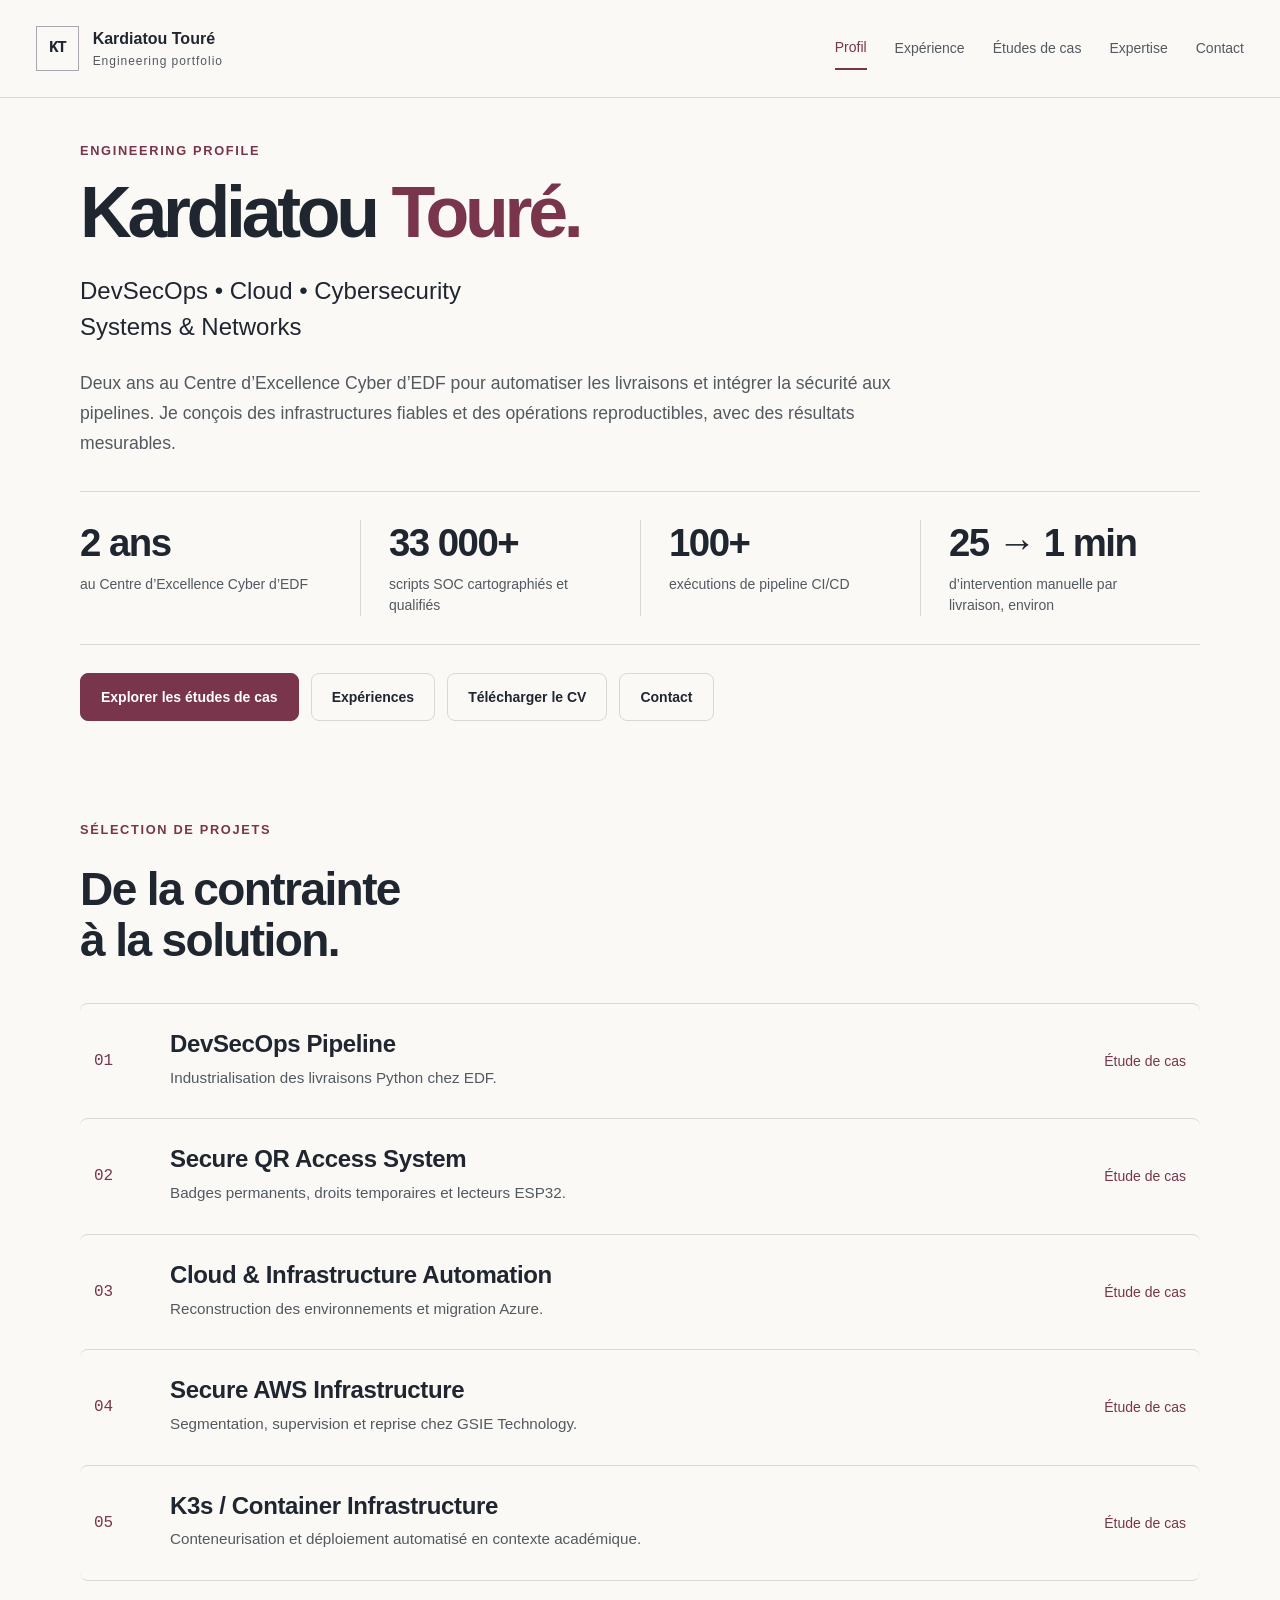
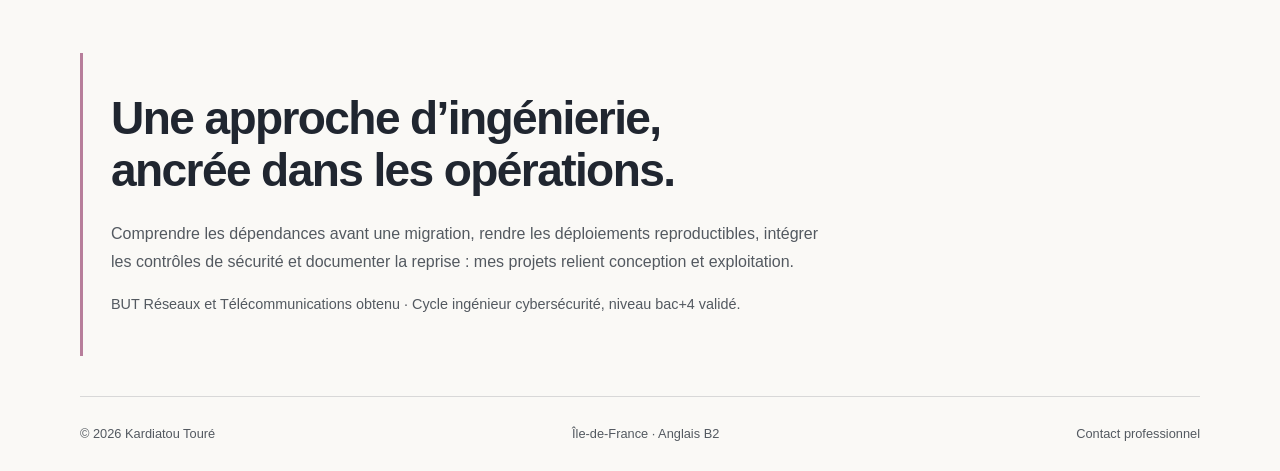
==== commit d59e9cff: "Ajouter l’étude de cas GSIE et affiner la présentation ingénierie" ====
--- a/index.html
+++ b/index.html
@@ -1 +1 @@
-<!doctype html><html lang="fr"><head><meta charset="utf-8"><meta name="viewport" content="width=device-width, initial-scale=1"><title>DevSecOps · Cloud · Systèmes et réseaux | Kardiatou Touré</title><meta name="description" content="Portfolio de Kardiatou Touré : DevSecOps, cloud, cybersécurité et systèmes et réseaux. Missions, architectures et études de cas."><meta name="theme-color" content="#0c1420"><link rel="stylesheet" href="design.css"><link rel="icon" href="data:image/svg+xml,%3Csvg xmlns='http://www.w3.org/2000/svg' viewBox='0 0 64 64'%3E%3Crect width='64' height='64' rx='8' fill='%230c1420'/%3E%3Ctext x='9' y='43' fill='%2390dcd4' font-family='Arial' font-size='30' font-weight='bold'%3EKT%3C/text%3E%3C/svg%3E"></head><body><a class="skip" href="#main">Aller au contenu</a><header class="header"><a class="brand" href="index.html"><span class="monogram">KT</span><span>Kardiatou Touré<small>Engineering portfolio</small></span></a><nav aria-label="Navigation principale"><a href="index.html" aria-current="page">Profil</a><a href="experience.html">Expérience</a><a href="projects.html">Études de cas</a><a href="expertise.html">Expertise</a><a href="contact.html">Contact</a></nav></header><main class="wrap" id="main"><section class="executive"><p class="eyebrow">PROFIL PROFESSIONNEL</p><h1>Kardiatou<br> <span>Touré.</span></h1><p class="position">DevSecOps | Cloud | Cybersecurity<br>Systems &amp; Networks Engineer</p><p class="lead">J’automatise les déploiements, intègre la sécurité aux pipelines et fiabilise les infrastructures. Forte de deux ans au Centre d’Excellence Cyber d’EDF et de missions systèmes, réseaux et cloud, je transforme les contraintes opérationnelles en solutions reproductibles, avec des résultats concrets : une intervention manuelle réduite d’environ 25 minutes à 1 minute par livraison.</p><div class="proofs"><div><strong>2 ans</strong><span>au Centre d’Excellence Cyber d’EDF</span></div><div><strong>33 000+</strong><span>scripts SOC cartographiés et qualifiés</span></div><div><strong>100+</strong><span>exécutions de pipeline CI/CD</span></div><div><strong>25 → 1 min</strong><span>d’intervention manuelle par livraison, environ</span></div></div><div class="actions"><a class="button primary" href="projects.html">Voir les projets</a><a class="button secondary" href="experience.html">Voir les missions</a><a class="button secondary" href="CV_Kardiatou_TOURE.pdf">Télécharger le CV</a><a class="button secondary" href="contact.html">Contact</a></div></section><section class="section" id="projets"><div class="section-head"><p class="eyebrow">SÉLECTION DE PROJETS</p><h2>De la contrainte<br>à la solution.</h2></div><div class="project-index"><a class="index-row" href="projects.html#edf"><span class="number">01</span><div><h3>DevSecOps Pipeline</h3><p>Industrialisation des livraisons Python chez EDF.</p></div><span class="row-action">Étude de cas</span></a><a class="index-row" href="projects.html#qr"><span class="number">02</span><div><h3>Secure QR Access System</h3><p>Badges permanents, droits temporaires et lecteurs ESP32.</p></div><span class="row-action">Étude de cas</span></a><a class="index-row" href="projects.html#cloud"><span class="number">03</span><div><h3>Cloud & Infrastructure Automation</h3><p>Reconstruction des environnements et migration Azure.</p></div><span class="row-action">Étude de cas</span></a><a class="index-row" href="projects.html#k3s"><span class="number">04</span><div><h3>K3s / Container Infrastructure</h3><p>Conteneurisation et déploiement automatisé en contexte académique.</p></div><span class="row-action">Étude de cas</span></a></div></section><section class="profile-note"><h2>Une approche d’ingénierie,<br>ancrée dans les opérations.</h2><p>Comprendre les dépendances avant une migration, rendre les déploiements reproductibles, intégrer les contrôles de sécurité et documenter la reprise : mes projets relient conception et exploitation.</p><p class="muted">BUT Réseaux et Télécommunications obtenu · Cycle ingénieur cybersécurité, niveau bac+4 validé.</p></section></main><footer class="footer wrap"><span>© 2026 Kardiatou Touré</span><span>Île-de-France · Anglais B2</span><a href="contact.html">Contact professionnel</a></footer></body></html>+<!doctype html><html lang="fr"><head><meta charset="utf-8"><meta name="viewport" content="width=device-width, initial-scale=1"><title>DevSecOps · Cloud · Systèmes et réseaux | Kardiatou Touré</title><meta name="description" content="Portfolio de Kardiatou Touré : DevSecOps, cloud, cybersécurité et systèmes et réseaux. Missions, architectures et études de cas."><meta name="theme-color" content="#0c1420"><link rel="stylesheet" href="design.css"><link rel="icon" href="data:image/svg+xml,%3Csvg xmlns='http://www.w3.org/2000/svg' viewBox='0 0 64 64'%3E%3Crect width='64' height='64' rx='8' fill='%230c1420'/%3E%3Ctext x='9' y='43' fill='%2390dcd4' font-family='Arial' font-size='30' font-weight='bold'%3EKT%3C/text%3E%3C/svg%3E"></head><body><a class="skip" href="#main">Aller au contenu</a><header class="header"><a class="brand" href="index.html"><span class="monogram">KT</span><span>Kardiatou Touré<small>Engineering portfolio</small></span></a><nav aria-label="Navigation principale"><a href="index.html" aria-current="page">Profil</a><a href="experience.html">Expérience</a><a href="projects.html">Études de cas</a><a href="expertise.html">Expertise</a><a href="contact.html">Contact</a></nav></header><main class="wrap" id="main"><section class="executive"><p class="eyebrow">ENGINEERING PROFILE</p><h1>Kardiatou<br> <span>Touré.</span></h1><p class="position">DevSecOps • Cloud • Cybersecurity<span class="position-line">Systems &amp; Networks</span></p><p class="lead">Deux ans au Centre d’Excellence Cyber d’EDF pour automatiser les livraisons et intégrer la sécurité aux pipelines. Je conçois des infrastructures fiables et des opérations reproductibles, avec des résultats mesurables.</p><div class="proofs"><div><strong>2 ans</strong><span>au Centre d’Excellence Cyber d’EDF</span></div><div><strong>33 000+</strong><span>scripts SOC cartographiés et qualifiés</span></div><div><strong>100+</strong><span>exécutions de pipeline CI/CD</span></div><div><strong>25 → 1 min</strong><span>d’intervention manuelle par livraison, environ</span></div></div><div class="actions"><a class="button primary" href="projects.html">Explorer les études de cas</a><a class="button secondary" href="experience.html">Expériences</a><a class="button secondary" href="CV_Kardiatou_TOURE.pdf">Télécharger le CV</a><a class="button secondary" href="contact.html">Contact</a></div></section><section class="section" id="projets"><div class="section-head"><p class="eyebrow">SÉLECTION DE PROJETS</p><h2>De la contrainte<br>à la solution.</h2></div><div class="project-index"><a class="index-row" href="projects.html#edf"><span class="number">01</span><div><h3>DevSecOps Pipeline</h3><p>Industrialisation des livraisons Python chez EDF.</p></div><span class="row-action">Étude de cas</span></a><a class="index-row" href="projects.html#qr"><span class="number">02</span><div><h3>Secure QR Access System</h3><p>Badges permanents, droits temporaires et lecteurs ESP32.</p></div><span class="row-action">Étude de cas</span></a><a class="index-row" href="projects.html#cloud"><span class="number">03</span><div><h3>Cloud & Infrastructure Automation</h3><p>Reconstruction des environnements et migration Azure.</p></div><span class="row-action">Étude de cas</span></a><a class="index-row" href="projects.html#gsie"><span class="number">04</span><div><h3>Secure AWS Infrastructure</h3><p>Segmentation, supervision et reprise chez GSIE Technology.</p></div><span class="row-action">Étude de cas</span></a><a class="index-row" href="projects.html#k3s"><span class="number">05</span><div><h3>K3s / Container Infrastructure</h3><p>Conteneurisation et déploiement automatisé en contexte académique.</p></div><span class="row-action">Étude de cas</span></a></div></section><section class="profile-note"><h2>Une approche d’ingénierie,<br>ancrée dans les opérations.</h2><p>Comprendre les dépendances avant une migration, rendre les déploiements reproductibles, intégrer les contrôles de sécurité et documenter la reprise : mes projets relient conception et exploitation.</p><p class="muted">BUT Réseaux et Télécommunications obtenu · Cycle ingénieur cybersécurité, niveau bac+4 validé.</p></section></main><footer class="footer wrap"><span>© 2026 Kardiatou Touré</span><span>Île-de-France · Anglais B2</span><a href="contact.html">Contact professionnel</a></footer></body></html>
--- a/design.css
+++ b/design.css
@@ -1,2 +1,34 @@
 :root{color-scheme:dark;--bg:#0c1420;--surface:#121e2d;--ink:#f2f5f8;--muted:#b2bdcb;--accent:#90dcd4;--line:#2b3949;--max:1120px}*{box-sizing:border-box}html{scroll-behavior:auto;scroll-padding-top:32px}body{margin:0;background:var(--bg);color:var(--ink);font:16px/1.75 Arial,Helvetica,sans-serif}a{color:inherit;text-decoration:none}a:hover{color:var(--accent)}a:focus-visible{outline:3px solid var(--accent);outline-offset:5px}h1,h2,h3,p{margin-top:0}h1,h2,h3{line-height:1.12;letter-spacing:-.035em}h1{font-size:clamp(2.8rem,5vw,4.3rem);font-weight:700;margin-bottom:28px}h2{font-size:clamp(1.9rem,3.6vw,3rem);margin-bottom:24px}h3{font-size:1.2rem;margin-bottom:14px;letter-spacing:-.015em}p{color:var(--muted)}.wrap{width:calc(100% - 72px);max-width:var(--max);margin-inline:auto}.header{max-width:1360px;margin:auto;padding:26px 36px;display:flex;gap:32px;align-items:center;justify-content:space-between;border-bottom:1px solid var(--line)}.brand{display:flex;align-items:center;gap:14px;font-weight:bold;line-height:1.2}.brand small{display:block;margin-top:6px;font-size:.75rem;font-weight:normal;color:var(--muted);letter-spacing:.08em}.monogram{color:var(--accent);border:1px solid #47616c;padding:12px;font-family:monospace;font-size:1rem}.header nav{display:flex;gap:28px;align-items:center;font-size:.875rem;color:var(--muted)}.header nav a{padding-block:8px;border-bottom:1px solid transparent}.header nav a[aria-current]{color:var(--ink);border-color:var(--accent)}.eyebrow{color:var(--accent);font-size:.8rem;font-weight:bold;letter-spacing:.13em;margin-bottom:22px}.executive{padding-block:42px 44px}.executive h1{font-size:clamp(3.8rem,7vw,5.8rem);letter-spacing:-.06em;line-height:.98;margin-bottom:26px}.executive h1 br{display:none}.executive h1 span{color:var(--accent)}.position{font-size:clamp(1.2rem,2.3vw,1.65rem);color:var(--ink);line-height:1.4;margin-bottom:24px}.lead{font-size:1.1rem;max-width:810px;margin-bottom:0;line-height:1.7}.executive .lead{max-width:980px}.executive .eyebrow{margin-bottom:14px}.proofs{display:grid;grid-template-columns:repeat(4,1fr);border-block:1px solid var(--line);margin-top:32px;padding-block:24px;gap:28px}.proofs strong{display:block;font-size:clamp(1.8rem,3vw,2.5rem);line-height:1.2;letter-spacing:-.04em;margin-bottom:8px}.proofs span{display:block;font-size:.875rem;color:var(--muted);max-width:230px;line-height:1.5}.actions{display:flex;flex-wrap:wrap;gap:12px;margin-top:28px}.button{display:inline-flex;align-items:center;justify-content:center;min-height:48px;padding:11px 20px;font-size:.875rem;font-weight:bold;border:1px solid var(--line);border-radius:3px}.button.primary{background:var(--accent);border-color:var(--accent);color:var(--bg)}.button.primary:hover{background:#b9f6ef}.button.secondary:hover{background:var(--surface)}.section{padding-block:54px 72px}.section-head{margin-bottom:36px}.index-row{display:grid;grid-template-columns:50px 1fr 130px;align-items:center;gap:26px;padding-block:27px;border-top:1px solid var(--line)}.index-row:last-child{border-bottom:1px solid var(--line)}.number{font:1rem monospace;color:var(--accent)}.index-row h3{font-size:1.5rem;margin-bottom:7px}.index-row p{margin:0;font-size:.95rem}.row-action{font-size:.875rem;color:var(--accent);text-align:right}.index-row:hover h3{color:var(--accent)}.profile-note{padding:40px 0 64px;max-width:780px}.profile-note p{max-width:710px}.muted{font-size:.9rem}.page-heading{padding-block:70px 54px;border-bottom:1px solid var(--line)}.page-heading .lead{max-width:770px}.mission{padding-block:56px;border-bottom:1px solid var(--line);display:grid;grid-template-columns:.8fr 1.2fr;gap:70px}.mission-title h2{font-size:2.2rem}.mission-title .eyebrow{font-size:.75rem;line-height:1.7;max-width:300px}.mission-body{display:grid;gap:28px}.mission-body p,.mission-body ul{margin-bottom:0}.mission-body h3,.case-content h3{color:var(--ink)}ul{padding-left:20px;color:var(--muted);margin-top:0}li+li{margin-top:8px}.tags{display:flex;flex-wrap:wrap;gap:8px}.tags span{border:1px solid var(--line);padding:3px 9px;font-size:.8rem;color:var(--muted);border-radius:3px}.endnote{font-size:.875rem;color:var(--muted);padding-block:30px 54px}.case-nav{display:flex;flex-wrap:wrap;gap:12px 28px;padding-block:24px;font-size:.875rem;border-bottom:1px solid var(--line);color:var(--accent)}.case{padding-block:64px;border-bottom:1px solid var(--line);scroll-margin-top:28px}.case h2{margin-bottom:18px}.case-intro{max-width:780px;font-size:1.1rem}.architecture{padding:26px;margin-top:32px;border:1px solid var(--line);background:var(--surface)}.label{font-size:.8rem;letter-spacing:.1em;color:var(--muted);margin-bottom:20px;text-transform:uppercase}.flow{display:flex;gap:16px;list-style:none;padding:0;margin:0}.flow li{flex:1;border-left:2px solid #587b82;padding-left:14px;min-width:0;margin:0}.flow span{display:block;font: .8rem monospace;color:var(--accent);margin-bottom:8px}.flow strong{display:block;font-size:.9rem;line-height:1.5;font-weight:normal}.case-content{display:grid;grid-template-columns:1fr 1fr;gap:36px 56px;margin-top:38px}.case-content p:last-child,.case-content ul:last-child{margin-bottom:0}.expertise-grid{display:grid;grid-template-columns:1fr 1fr;gap:0 56px;padding-block:24px 64px}.expertise-card{padding-block:38px;border-bottom:1px solid var(--line)}.expertise-card h2{font-size:1.8rem;margin-bottom:14px}.expertise-card .eyebrow{margin-bottom:14px}.tool-line{font-size:.875rem;color:var(--accent);margin-bottom:24px}.text-link{font-size:.9rem;text-decoration:underline;text-underline-offset:5px;color:var(--ink)}.contact-grid{display:grid;grid-template-columns:1.25fr 1fr;gap:60px;padding-block:54px 80px}.contact-main h2{font-size:1.75rem}.email{font-size:clamp(1rem,2.2vw,1.5rem);overflow-wrap:anywhere;color:var(--accent)}.social-links{display:flex;flex-wrap:wrap;gap:25px;padding-block:28px 38px;font-size:.95rem}.social-links a{text-decoration:underline;text-underline-offset:5px}.professional{border-left:1px solid var(--line);padding-left:38px}.professional h3{font-size:1rem;margin-bottom:10px}.professional p{font-size:.95rem;margin-bottom:26px}.footer{display:flex;flex-wrap:wrap;justify-content:space-between;gap:20px;border-top:1px solid var(--line);padding-block:26px;color:var(--muted);font-size:.8rem}.skip{position:fixed;top:-100px;left:16px;z-index:9;background:var(--accent);color:var(--bg);padding:10px}.skip:focus{top:16px}@media(max-width:950px){.header{flex-wrap:wrap;gap:24px}.header nav{gap:22px}.mission{gap:35px;grid-template-columns:1fr 1.5fr}.proofs{gap:20px}.flow{flex-wrap:wrap}.flow li{flex:1 1 160px}.contact-grid{gap:30px}}@media(max-width:650px){.wrap{width:calc(100% - 36px)}.header{padding:20px 18px}.header nav{width:100%;justify-content:space-between;gap:8px;font-size:.8rem;flex-wrap:wrap}.header nav a{padding-block:4px}.executive{padding-block:42px}.executive h1 br{display:block}.executive h1{font-size:4.1rem}.position{font-size:1.15rem}.lead{font-size:1rem}.proofs{grid-template-columns:1fr 1fr;gap:26px 18px}.proofs strong{font-size:1.8rem}.proofs span{font-size:.8rem}.button{padding:11px 15px}.section{padding-block:35px 48px}.index-row{grid-template-columns:26px 1fr;gap:16px}.row-action{grid-column:2;text-align:left}.index-row h3{font-size:1.2rem}.profile-note{padding-bottom:40px}.page-heading{padding-block:42px 36px}.mission{grid-template-columns:1fr;gap:28px;padding-block:40px}.mission-title h2{font-size:1.9rem}.mission-body{gap:24px}.case-nav{gap:14px 20px}.case{padding-block:42px}.architecture{padding:20px}.flow{display:grid;grid-template-columns:1fr;gap:20px}.case-content,.expertise-grid,.contact-grid{grid-template-columns:1fr;gap:28px}.case-content{margin-top:28px}.expertise-grid{gap:0}.contact-grid{padding-block:36px 50px}.professional{border-left:0;border-top:1px solid var(--line);padding:28px 0 0}.footer{font-size:.75rem}.footer span:nth-child(2){display:none}}@media(prefers-reduced-motion:reduce){html{scroll-behavior:auto}}@media print{body{background:white;color:black}.header nav,.actions,.footer,.case-nav{display:none}p,li,.tags span{color:#222}.architecture{background:white}.wrap{width:100%}.case,.mission{break-inside:avoid}a{color:black}h1,h2,h3{color:black}}
-
+/* Palette ivoire, prune et rose poudré. */
+:root{color-scheme:light;--bg:#faf9f6;--surface:#f0efee;--ink:#202630;--muted:#535960;--accent:#78354c;--line:#d8d8d8}
+body{background:var(--bg)}
+.header{background:var(--bg)}
+.monogram{color:var(--ink);border-color:#a7a9ae;background:transparent;border-radius:0;box-shadow:none;letter-spacing:-.08em}
+.header nav a[aria-current]{color:var(--accent);border-bottom-width:2px}
+.executive h1{font-size:clamp(3.2rem,5.6vw,4.65rem)}
+.executive h1 span{color:var(--accent)}
+.position{font-size:clamp(1.15rem,2vw,1.5rem);line-height:1.5}
+.position-line{display:block}
+.executive .lead{max-width:850px}
+.proofs{border:0;border-block:1px solid var(--line);background:transparent;border-radius:0;padding:28px 0;box-shadow:none;gap:0}
+.proofs>div{padding-inline:28px;border-left:1px solid var(--line)}
+.proofs>div:first-child{border-left:0;padding-left:0}
+.proofs strong{color:var(--ink)}
+.button{border-radius:8px;min-height:48px}
+.button.primary{background:var(--accent);border-color:var(--accent);color:#fff;box-shadow:none}
+.button.primary:hover{background:#67294f;border-color:#67294f;color:#fff}
+.button.secondary{background:transparent;color:var(--ink)}
+.button.secondary:hover{background:var(--surface);border-color:#a4a4a4;color:var(--accent)}
+.index-row{padding-inline:14px;border-radius:8px}
+.index-row:hover{background:var(--surface)}
+.profile-note{border-left:3px solid #b77e9b;padding-left:28px;margin-bottom:40px;padding-bottom:24px}
+.mission-title h2,.case h2,.expertise-card h2{color:var(--ink)}
+.mission-title>p:last-child{color:#713452;font-weight:600;line-height:1.6}
+.tags span{background:transparent;color:var(--muted);border-color:var(--line);border-radius:4px}
+.architecture{border-radius:8px;background:var(--surface)}
+.flow li{border-left-color:#b77e9b}
+.flow strong{color:var(--ink)}
+.case-nav a{border-radius:6px}
+.skip{color:#fff}
+@media(max-width:650px){.executive h1{font-size:3.3rem}.proofs{padding:24px 0;gap:24px 0}.proofs>div{padding-inline:18px}.proofs>div:nth-child(odd){border-left:0;padding-left:0}.index-row{padding-inline:8px}.profile-note{padding-left:20px}}
+@media print{body,.header,.proofs,.architecture{background:white;box-shadow:none}.proofs strong,.mission-title h2,.case h2,.expertise-card h2{color:black}}
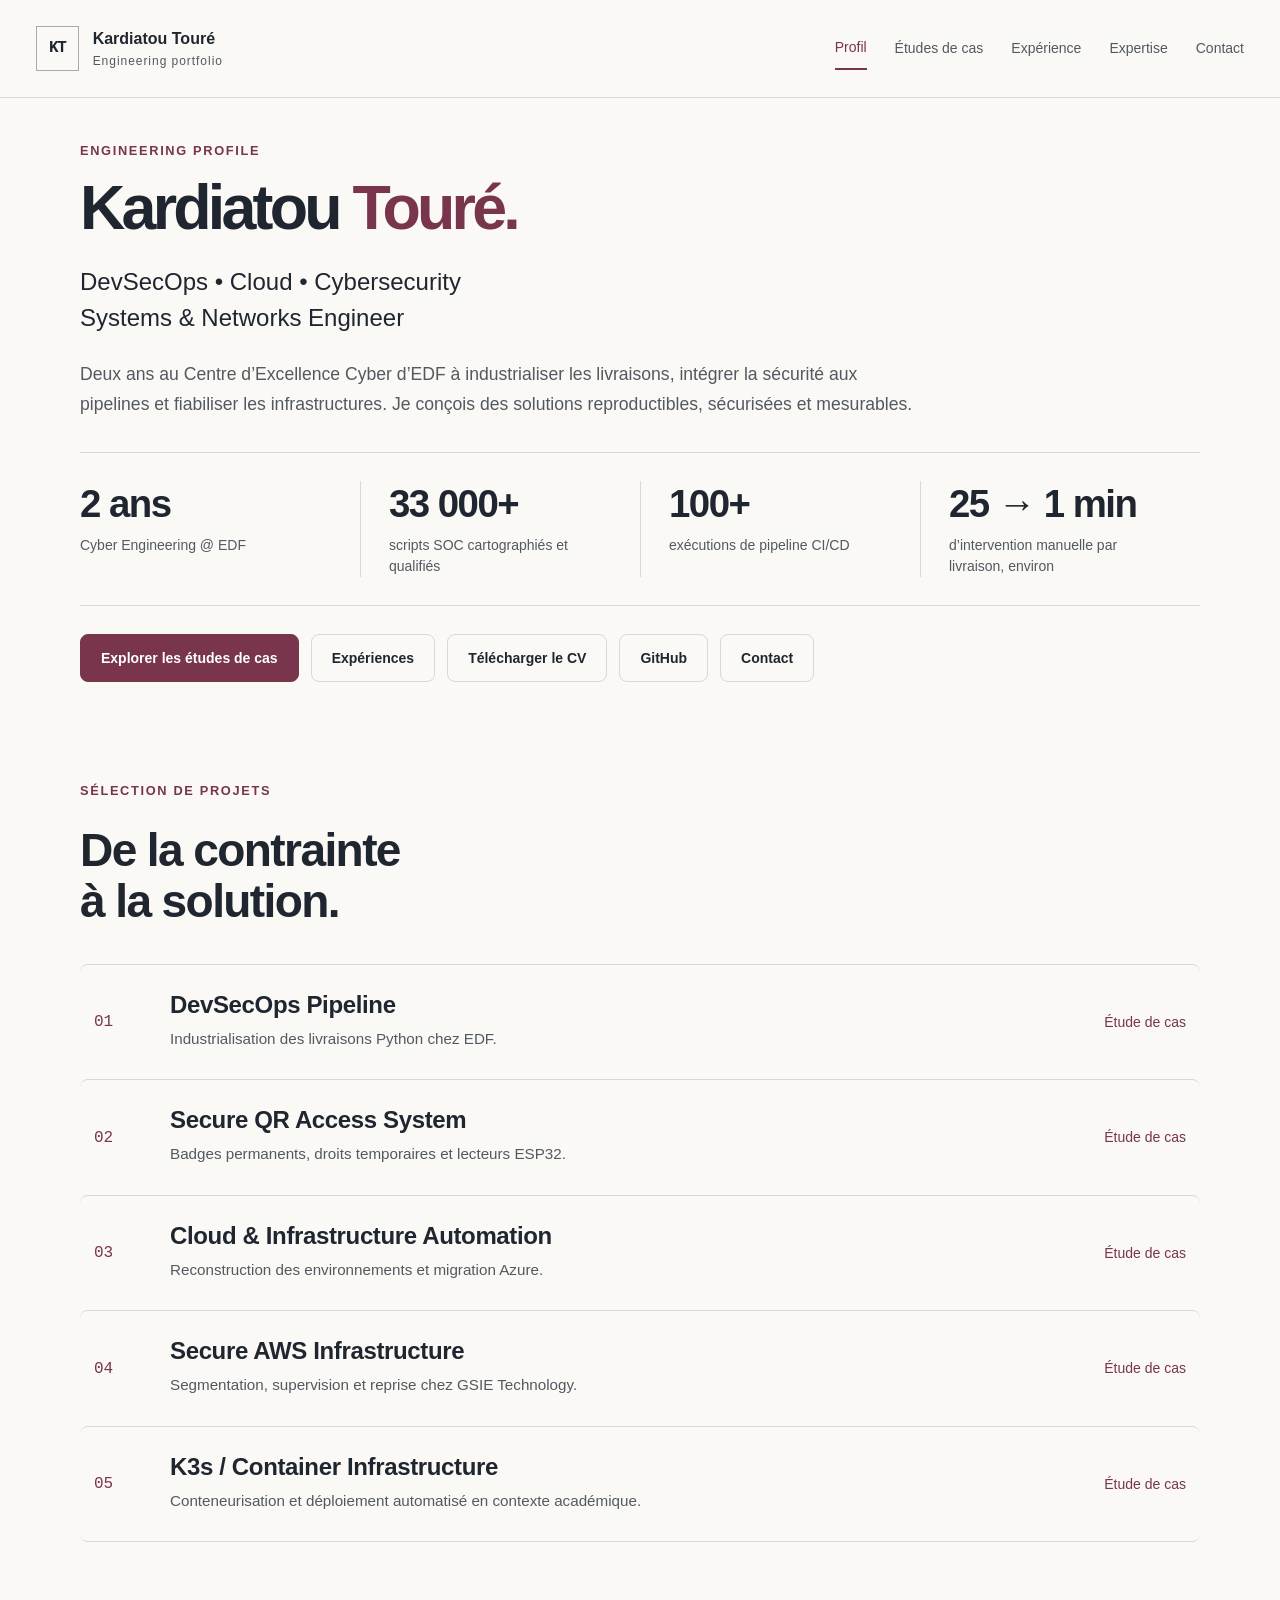
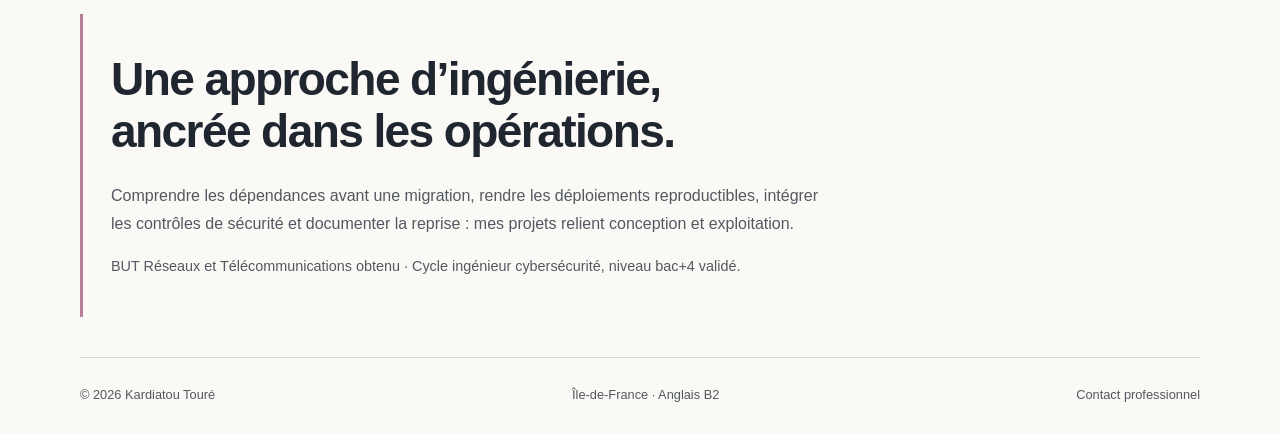
==== commit c01ff5d1: "Affiner le profil et détailler la mise en œuvre des études de cas" ====
--- a/index.html
+++ b/index.html
@@ -1 +1 @@
-<!doctype html><html lang="fr"><head><meta charset="utf-8"><meta name="viewport" content="width=device-width, initial-scale=1"><title>DevSecOps · Cloud · Systèmes et réseaux | Kardiatou Touré</title><meta name="description" content="Portfolio de Kardiatou Touré : DevSecOps, cloud, cybersécurité et systèmes et réseaux. Missions, architectures et études de cas."><meta name="theme-color" content="#0c1420"><link rel="stylesheet" href="design.css"><link rel="icon" href="data:image/svg+xml,%3Csvg xmlns='http://www.w3.org/2000/svg' viewBox='0 0 64 64'%3E%3Crect width='64' height='64' rx='8' fill='%230c1420'/%3E%3Ctext x='9' y='43' fill='%2390dcd4' font-family='Arial' font-size='30' font-weight='bold'%3EKT%3C/text%3E%3C/svg%3E"></head><body><a class="skip" href="#main">Aller au contenu</a><header class="header"><a class="brand" href="index.html"><span class="monogram">KT</span><span>Kardiatou Touré<small>Engineering portfolio</small></span></a><nav aria-label="Navigation principale"><a href="index.html" aria-current="page">Profil</a><a href="experience.html">Expérience</a><a href="projects.html">Études de cas</a><a href="expertise.html">Expertise</a><a href="contact.html">Contact</a></nav></header><main class="wrap" id="main"><section class="executive"><p class="eyebrow">ENGINEERING PROFILE</p><h1>Kardiatou<br> <span>Touré.</span></h1><p class="position">DevSecOps • Cloud • Cybersecurity<span class="position-line">Systems &amp; Networks</span></p><p class="lead">Deux ans au Centre d’Excellence Cyber d’EDF pour automatiser les livraisons et intégrer la sécurité aux pipelines. Je conçois des infrastructures fiables et des opérations reproductibles, avec des résultats mesurables.</p><div class="proofs"><div><strong>2 ans</strong><span>au Centre d’Excellence Cyber d’EDF</span></div><div><strong>33 000+</strong><span>scripts SOC cartographiés et qualifiés</span></div><div><strong>100+</strong><span>exécutions de pipeline CI/CD</span></div><div><strong>25 → 1 min</strong><span>d’intervention manuelle par livraison, environ</span></div></div><div class="actions"><a class="button primary" href="projects.html">Explorer les études de cas</a><a class="button secondary" href="experience.html">Expériences</a><a class="button secondary" href="CV_Kardiatou_TOURE.pdf">Télécharger le CV</a><a class="button secondary" href="contact.html">Contact</a></div></section><section class="section" id="projets"><div class="section-head"><p class="eyebrow">SÉLECTION DE PROJETS</p><h2>De la contrainte<br>à la solution.</h2></div><div class="project-index"><a class="index-row" href="projects.html#edf"><span class="number">01</span><div><h3>DevSecOps Pipeline</h3><p>Industrialisation des livraisons Python chez EDF.</p></div><span class="row-action">Étude de cas</span></a><a class="index-row" href="projects.html#qr"><span class="number">02</span><div><h3>Secure QR Access System</h3><p>Badges permanents, droits temporaires et lecteurs ESP32.</p></div><span class="row-action">Étude de cas</span></a><a class="index-row" href="projects.html#cloud"><span class="number">03</span><div><h3>Cloud & Infrastructure Automation</h3><p>Reconstruction des environnements et migration Azure.</p></div><span class="row-action">Étude de cas</span></a><a class="index-row" href="projects.html#gsie"><span class="number">04</span><div><h3>Secure AWS Infrastructure</h3><p>Segmentation, supervision et reprise chez GSIE Technology.</p></div><span class="row-action">Étude de cas</span></a><a class="index-row" href="projects.html#k3s"><span class="number">05</span><div><h3>K3s / Container Infrastructure</h3><p>Conteneurisation et déploiement automatisé en contexte académique.</p></div><span class="row-action">Étude de cas</span></a></div></section><section class="profile-note"><h2>Une approche d’ingénierie,<br>ancrée dans les opérations.</h2><p>Comprendre les dépendances avant une migration, rendre les déploiements reproductibles, intégrer les contrôles de sécurité et documenter la reprise : mes projets relient conception et exploitation.</p><p class="muted">BUT Réseaux et Télécommunications obtenu · Cycle ingénieur cybersécurité, niveau bac+4 validé.</p></section></main><footer class="footer wrap"><span>© 2026 Kardiatou Touré</span><span>Île-de-France · Anglais B2</span><a href="contact.html">Contact professionnel</a></footer></body></html>+<!doctype html><html lang="fr"><head><meta charset="utf-8"><meta name="viewport" content="width=device-width, initial-scale=1"><title>DevSecOps · Cloud · Systèmes et réseaux | Kardiatou Touré</title><meta name="description" content="Portfolio de Kardiatou Touré : DevSecOps, cloud, cybersécurité et systèmes et réseaux. Missions, architectures et études de cas."><meta name="theme-color" content="#0c1420"><link rel="stylesheet" href="design.css"><link rel="icon" href="data:image/svg+xml,%3Csvg xmlns='http://www.w3.org/2000/svg' viewBox='0 0 64 64'%3E%3Crect width='64' height='64' rx='8' fill='%230c1420'/%3E%3Ctext x='9' y='43' fill='%2390dcd4' font-family='Arial' font-size='30' font-weight='bold'%3EKT%3C/text%3E%3C/svg%3E"></head><body><a class="skip" href="#main">Aller au contenu</a><header class="header"><a class="brand" href="index.html"><span class="monogram">KT</span><span>Kardiatou Touré<small>Engineering portfolio</small></span></a><nav aria-label="Navigation principale"><a href="index.html" aria-current="page">Profil</a><a href="projects.html">Études de cas</a><a href="experience.html">Expérience</a><a href="expertise.html">Expertise</a><a href="contact.html">Contact</a></nav></header><main class="wrap" id="main"><section class="executive"><p class="eyebrow">ENGINEERING PROFILE</p><h1>Kardiatou<br> <span>Touré.</span></h1><p class="position">DevSecOps • Cloud • Cybersecurity<span class="position-line">Systems &amp; Networks Engineer</span></p><p class="lead">Deux ans au Centre d’Excellence Cyber d’EDF à industrialiser les livraisons, intégrer la sécurité aux pipelines et fiabiliser les infrastructures. Je conçois des solutions reproductibles, sécurisées et mesurables.</p><div class="proofs"><div><strong>2 ans</strong><span>Cyber Engineering @ EDF</span></div><div><strong>33 000+</strong><span>scripts SOC cartographiés et qualifiés</span></div><div><strong>100+</strong><span>exécutions de pipeline CI/CD</span></div><div><strong>25 → 1 min</strong><span>d’intervention manuelle par livraison, environ</span></div></div><div class="actions"><a class="button primary" href="projects.html">Explorer les études de cas</a><a class="button secondary" href="experience.html">Expériences</a><a class="button secondary" href="CV_Kardiatou_TOURE.pdf">Télécharger le CV</a><a class="button secondary" href="https://github.com/kardiatou0">GitHub</a><a class="button secondary" href="contact.html">Contact</a></div></section><section class="section" id="projets"><div class="section-head"><p class="eyebrow">SÉLECTION DE PROJETS</p><h2>De la contrainte<br>à la solution.</h2></div><div class="project-index"><a class="index-row" href="projects.html#edf"><span class="number">01</span><div><h3>DevSecOps Pipeline</h3><p>Industrialisation des livraisons Python chez EDF.</p></div><span class="row-action">Étude de cas</span></a><a class="index-row" href="projects.html#qr"><span class="number">02</span><div><h3>Secure QR Access System</h3><p>Badges permanents, droits temporaires et lecteurs ESP32.</p></div><span class="row-action">Étude de cas</span></a><a class="index-row" href="projects.html#cloud"><span class="number">03</span><div><h3>Cloud & Infrastructure Automation</h3><p>Reconstruction des environnements et migration Azure.</p></div><span class="row-action">Étude de cas</span></a><a class="index-row" href="projects.html#gsie"><span class="number">04</span><div><h3>Secure AWS Infrastructure</h3><p>Segmentation, supervision et reprise chez GSIE Technology.</p></div><span class="row-action">Étude de cas</span></a><a class="index-row" href="projects.html#k3s"><span class="number">05</span><div><h3>K3s / Container Infrastructure</h3><p>Conteneurisation et déploiement automatisé en contexte académique.</p></div><span class="row-action">Étude de cas</span></a></div></section><section class="profile-note"><h2>Une approche d’ingénierie,<br>ancrée dans les opérations.</h2><p>Comprendre les dépendances avant une migration, rendre les déploiements reproductibles, intégrer les contrôles de sécurité et documenter la reprise : mes projets relient conception et exploitation.</p><p class="muted">BUT Réseaux et Télécommunications obtenu · Cycle ingénieur cybersécurité, niveau bac+4 validé.</p></section></main><footer class="footer wrap"><span>© 2026 Kardiatou Touré</span><span>Île-de-France · Anglais B2</span><a href="contact.html">Contact professionnel</a></footer></body></html>
--- a/design.css
+++ b/design.css
@@ -1,34 +1,34 @@
 :root{color-scheme:dark;--bg:#0c1420;--surface:#121e2d;--ink:#f2f5f8;--muted:#b2bdcb;--accent:#90dcd4;--line:#2b3949;--max:1120px}*{box-sizing:border-box}html{scroll-behavior:auto;scroll-padding-top:32px}body{margin:0;background:var(--bg);color:var(--ink);font:16px/1.75 Arial,Helvetica,sans-serif}a{color:inherit;text-decoration:none}a:hover{color:var(--accent)}a:focus-visible{outline:3px solid var(--accent);outline-offset:5px}h1,h2,h3,p{margin-top:0}h1,h2,h3{line-height:1.12;letter-spacing:-.035em}h1{font-size:clamp(2.8rem,5vw,4.3rem);font-weight:700;margin-bottom:28px}h2{font-size:clamp(1.9rem,3.6vw,3rem);margin-bottom:24px}h3{font-size:1.2rem;margin-bottom:14px;letter-spacing:-.015em}p{color:var(--muted)}.wrap{width:calc(100% - 72px);max-width:var(--max);margin-inline:auto}.header{max-width:1360px;margin:auto;padding:26px 36px;display:flex;gap:32px;align-items:center;justify-content:space-between;border-bottom:1px solid var(--line)}.brand{display:flex;align-items:center;gap:14px;font-weight:bold;line-height:1.2}.brand small{display:block;margin-top:6px;font-size:.75rem;font-weight:normal;color:var(--muted);letter-spacing:.08em}.monogram{color:var(--accent);border:1px solid #47616c;padding:12px;font-family:monospace;font-size:1rem}.header nav{display:flex;gap:28px;align-items:center;font-size:.875rem;color:var(--muted)}.header nav a{padding-block:8px;border-bottom:1px solid transparent}.header nav a[aria-current]{color:var(--ink);border-color:var(--accent)}.eyebrow{color:var(--accent);font-size:.8rem;font-weight:bold;letter-spacing:.13em;margin-bottom:22px}.executive{padding-block:42px 44px}.executive h1{font-size:clamp(3.8rem,7vw,5.8rem);letter-spacing:-.06em;line-height:.98;margin-bottom:26px}.executive h1 br{display:none}.executive h1 span{color:var(--accent)}.position{font-size:clamp(1.2rem,2.3vw,1.65rem);color:var(--ink);line-height:1.4;margin-bottom:24px}.lead{font-size:1.1rem;max-width:810px;margin-bottom:0;line-height:1.7}.executive .lead{max-width:980px}.executive .eyebrow{margin-bottom:14px}.proofs{display:grid;grid-template-columns:repeat(4,1fr);border-block:1px solid var(--line);margin-top:32px;padding-block:24px;gap:28px}.proofs strong{display:block;font-size:clamp(1.8rem,3vw,2.5rem);line-height:1.2;letter-spacing:-.04em;margin-bottom:8px}.proofs span{display:block;font-size:.875rem;color:var(--muted);max-width:230px;line-height:1.5}.actions{display:flex;flex-wrap:wrap;gap:12px;margin-top:28px}.button{display:inline-flex;align-items:center;justify-content:center;min-height:48px;padding:11px 20px;font-size:.875rem;font-weight:bold;border:1px solid var(--line);border-radius:3px}.button.primary{background:var(--accent);border-color:var(--accent);color:var(--bg)}.button.primary:hover{background:#b9f6ef}.button.secondary:hover{background:var(--surface)}.section{padding-block:54px 72px}.section-head{margin-bottom:36px}.index-row{display:grid;grid-template-columns:50px 1fr 130px;align-items:center;gap:26px;padding-block:27px;border-top:1px solid var(--line)}.index-row:last-child{border-bottom:1px solid var(--line)}.number{font:1rem monospace;color:var(--accent)}.index-row h3{font-size:1.5rem;margin-bottom:7px}.index-row p{margin:0;font-size:.95rem}.row-action{font-size:.875rem;color:var(--accent);text-align:right}.index-row:hover h3{color:var(--accent)}.profile-note{padding:40px 0 64px;max-width:780px}.profile-note p{max-width:710px}.muted{font-size:.9rem}.page-heading{padding-block:70px 54px;border-bottom:1px solid var(--line)}.page-heading .lead{max-width:770px}.mission{padding-block:56px;border-bottom:1px solid var(--line);display:grid;grid-template-columns:.8fr 1.2fr;gap:70px}.mission-title h2{font-size:2.2rem}.mission-title .eyebrow{font-size:.75rem;line-height:1.7;max-width:300px}.mission-body{display:grid;gap:28px}.mission-body p,.mission-body ul{margin-bottom:0}.mission-body h3,.case-content h3{color:var(--ink)}ul{padding-left:20px;color:var(--muted);margin-top:0}li+li{margin-top:8px}.tags{display:flex;flex-wrap:wrap;gap:8px}.tags span{border:1px solid var(--line);padding:3px 9px;font-size:.8rem;color:var(--muted);border-radius:3px}.endnote{font-size:.875rem;color:var(--muted);padding-block:30px 54px}.case-nav{display:flex;flex-wrap:wrap;gap:12px 28px;padding-block:24px;font-size:.875rem;border-bottom:1px solid var(--line);color:var(--accent)}.case{padding-block:64px;border-bottom:1px solid var(--line);scroll-margin-top:28px}.case h2{margin-bottom:18px}.case-intro{max-width:780px;font-size:1.1rem}.architecture{padding:26px;margin-top:32px;border:1px solid var(--line);background:var(--surface)}.label{font-size:.8rem;letter-spacing:.1em;color:var(--muted);margin-bottom:20px;text-transform:uppercase}.flow{display:flex;gap:16px;list-style:none;padding:0;margin:0}.flow li{flex:1;border-left:2px solid #587b82;padding-left:14px;min-width:0;margin:0}.flow span{display:block;font: .8rem monospace;color:var(--accent);margin-bottom:8px}.flow strong{display:block;font-size:.9rem;line-height:1.5;font-weight:normal}.case-content{display:grid;grid-template-columns:1fr 1fr;gap:36px 56px;margin-top:38px}.case-content p:last-child,.case-content ul:last-child{margin-bottom:0}.expertise-grid{display:grid;grid-template-columns:1fr 1fr;gap:0 56px;padding-block:24px 64px}.expertise-card{padding-block:38px;border-bottom:1px solid var(--line)}.expertise-card h2{font-size:1.8rem;margin-bottom:14px}.expertise-card .eyebrow{margin-bottom:14px}.tool-line{font-size:.875rem;color:var(--accent);margin-bottom:24px}.text-link{font-size:.9rem;text-decoration:underline;text-underline-offset:5px;color:var(--ink)}.contact-grid{display:grid;grid-template-columns:1.25fr 1fr;gap:60px;padding-block:54px 80px}.contact-main h2{font-size:1.75rem}.email{font-size:clamp(1rem,2.2vw,1.5rem);overflow-wrap:anywhere;color:var(--accent)}.social-links{display:flex;flex-wrap:wrap;gap:25px;padding-block:28px 38px;font-size:.95rem}.social-links a{text-decoration:underline;text-underline-offset:5px}.professional{border-left:1px solid var(--line);padding-left:38px}.professional h3{font-size:1rem;margin-bottom:10px}.professional p{font-size:.95rem;margin-bottom:26px}.footer{display:flex;flex-wrap:wrap;justify-content:space-between;gap:20px;border-top:1px solid var(--line);padding-block:26px;color:var(--muted);font-size:.8rem}.skip{position:fixed;top:-100px;left:16px;z-index:9;background:var(--accent);color:var(--bg);padding:10px}.skip:focus{top:16px}@media(max-width:950px){.header{flex-wrap:wrap;gap:24px}.header nav{gap:22px}.mission{gap:35px;grid-template-columns:1fr 1.5fr}.proofs{gap:20px}.flow{flex-wrap:wrap}.flow li{flex:1 1 160px}.contact-grid{gap:30px}}@media(max-width:650px){.wrap{width:calc(100% - 36px)}.header{padding:20px 18px}.header nav{width:100%;justify-content:space-between;gap:8px;font-size:.8rem;flex-wrap:wrap}.header nav a{padding-block:4px}.executive{padding-block:42px}.executive h1 br{display:block}.executive h1{font-size:4.1rem}.position{font-size:1.15rem}.lead{font-size:1rem}.proofs{grid-template-columns:1fr 1fr;gap:26px 18px}.proofs strong{font-size:1.8rem}.proofs span{font-size:.8rem}.button{padding:11px 15px}.section{padding-block:35px 48px}.index-row{grid-template-columns:26px 1fr;gap:16px}.row-action{grid-column:2;text-align:left}.index-row h3{font-size:1.2rem}.profile-note{padding-bottom:40px}.page-heading{padding-block:42px 36px}.mission{grid-template-columns:1fr;gap:28px;padding-block:40px}.mission-title h2{font-size:1.9rem}.mission-body{gap:24px}.case-nav{gap:14px 20px}.case{padding-block:42px}.architecture{padding:20px}.flow{display:grid;grid-template-columns:1fr;gap:20px}.case-content,.expertise-grid,.contact-grid{grid-template-columns:1fr;gap:28px}.case-content{margin-top:28px}.expertise-grid{gap:0}.contact-grid{padding-block:36px 50px}.professional{border-left:0;border-top:1px solid var(--line);padding:28px 0 0}.footer{font-size:.75rem}.footer span:nth-child(2){display:none}}@media(prefers-reduced-motion:reduce){html{scroll-behavior:auto}}@media print{body{background:white;color:black}.header nav,.actions,.footer,.case-nav{display:none}p,li,.tags span{color:#222}.architecture{background:white}.wrap{width:100%}.case,.mission{break-inside:avoid}a{color:black}h1,h2,h3{color:black}}
-/* Palette ivoire, prune et rose poudré. */
-:root{color-scheme:light;--bg:#faf9f6;--surface:#f0efee;--ink:#202630;--muted:#535960;--accent:#78354c;--line:#d8d8d8}
-body{background:var(--bg)}
-.header{background:var(--bg)}
-.monogram{color:var(--ink);border-color:#a7a9ae;background:transparent;border-radius:0;box-shadow:none;letter-spacing:-.08em}
-.header nav a[aria-current]{color:var(--accent);border-bottom-width:2px}
-.executive h1{font-size:clamp(3.2rem,5.6vw,4.65rem)}
-.executive h1 span{color:var(--accent)}
-.position{font-size:clamp(1.15rem,2vw,1.5rem);line-height:1.5}
-.position-line{display:block}
-.executive .lead{max-width:850px}
-.proofs{border:0;border-block:1px solid var(--line);background:transparent;border-radius:0;padding:28px 0;box-shadow:none;gap:0}
-.proofs>div{padding-inline:28px;border-left:1px solid var(--line)}
-.proofs>div:first-child{border-left:0;padding-left:0}
-.proofs strong{color:var(--ink)}
-.button{border-radius:8px;min-height:48px}
-.button.primary{background:var(--accent);border-color:var(--accent);color:#fff;box-shadow:none}
-.button.primary:hover{background:#67294f;border-color:#67294f;color:#fff}
-.button.secondary{background:transparent;color:var(--ink)}
-.button.secondary:hover{background:var(--surface);border-color:#a4a4a4;color:var(--accent)}
-.index-row{padding-inline:14px;border-radius:8px}
-.index-row:hover{background:var(--surface)}
-.profile-note{border-left:3px solid #b77e9b;padding-left:28px;margin-bottom:40px;padding-bottom:24px}
-.mission-title h2,.case h2,.expertise-card h2{color:var(--ink)}
-.mission-title>p:last-child{color:#713452;font-weight:600;line-height:1.6}
-.tags span{background:transparent;color:var(--muted);border-color:var(--line);border-radius:4px}
-.architecture{border-radius:8px;background:var(--surface)}
-.flow li{border-left-color:#b77e9b}
-.flow strong{color:var(--ink)}
-.case-nav a{border-radius:6px}
-.skip{color:#fff}
-@media(max-width:650px){.executive h1{font-size:3.3rem}.proofs{padding:24px 0;gap:24px 0}.proofs>div{padding-inline:18px}.proofs>div:nth-child(odd){border-left:0;padding-left:0}.index-row{padding-inline:8px}.profile-note{padding-left:20px}}
-@media print{body,.header,.proofs,.architecture{background:white;box-shadow:none}.proofs strong,.mission-title h2,.case h2,.expertise-card h2{color:black}}
+/* Palette ivoire, prune et rose poudré. */
+:root{color-scheme:light;--bg:#faf9f6;--surface:#f0efee;--ink:#202630;--muted:#535960;--accent:#78354c;--line:#d8d8d8}
+body{background:var(--bg)}
+.header{background:var(--bg)}
+.monogram{color:var(--ink);border-color:#a7a9ae;background:transparent;border-radius:0;box-shadow:none;letter-spacing:-.08em}
+.header nav a[aria-current]{color:var(--accent);border-bottom-width:2px}
+.executive h1{font-size:clamp(2.8rem,4.9vw,4.05rem)}
+.executive h1 span{color:var(--accent)}
+.position{font-size:clamp(1.15rem,2vw,1.5rem);line-height:1.5}
+.position-line{display:block}
+.executive .lead{max-width:850px}
+.proofs{border:0;border-block:1px solid var(--line);background:transparent;border-radius:0;padding:28px 0;box-shadow:none;gap:0}
+.proofs>div{padding-inline:28px;border-left:1px solid var(--line)}
+.proofs>div:first-child{border-left:0;padding-left:0}
+.proofs strong{color:var(--ink)}
+.button{border-radius:8px;min-height:48px}
+.button.primary{background:var(--accent);border-color:var(--accent);color:#fff;box-shadow:none}
+.button.primary:hover{background:#67294f;border-color:#67294f;color:#fff}
+.button.secondary{background:transparent;color:var(--ink)}
+.button.secondary:hover{background:var(--surface);border-color:#a4a4a4;color:var(--accent)}
+.index-row{padding-inline:14px;border-radius:8px}
+.index-row:hover{background:var(--surface)}
+.profile-note{border-left:3px solid #b77e9b;padding-left:28px;margin-bottom:40px;padding-bottom:24px}
+.mission-title h2,.case h2,.expertise-card h2{color:var(--ink)}
+.mission-title>p:last-child{color:#713452;font-weight:600;line-height:1.6}
+.tags span{background:transparent;color:var(--muted);border-color:var(--line);border-radius:4px}
+.architecture{border-radius:8px;background:var(--surface)}
+.flow li{border-left-color:#b77e9b}
+.flow strong{color:var(--ink)}
+.case-nav a{border-radius:6px}
+.skip{color:#fff}
+@media(max-width:650px){.executive h1{font-size:2.9rem}.proofs{padding:24px 0;gap:24px 0}.proofs>div{padding-inline:18px}.proofs>div:nth-child(odd){border-left:0;padding-left:0}.index-row{padding-inline:8px}.profile-note{padding-left:20px}}
+@media print{body,.header,.proofs,.architecture{background:white;box-shadow:none}.proofs strong,.mission-title h2,.case h2,.expertise-card h2{color:black}}
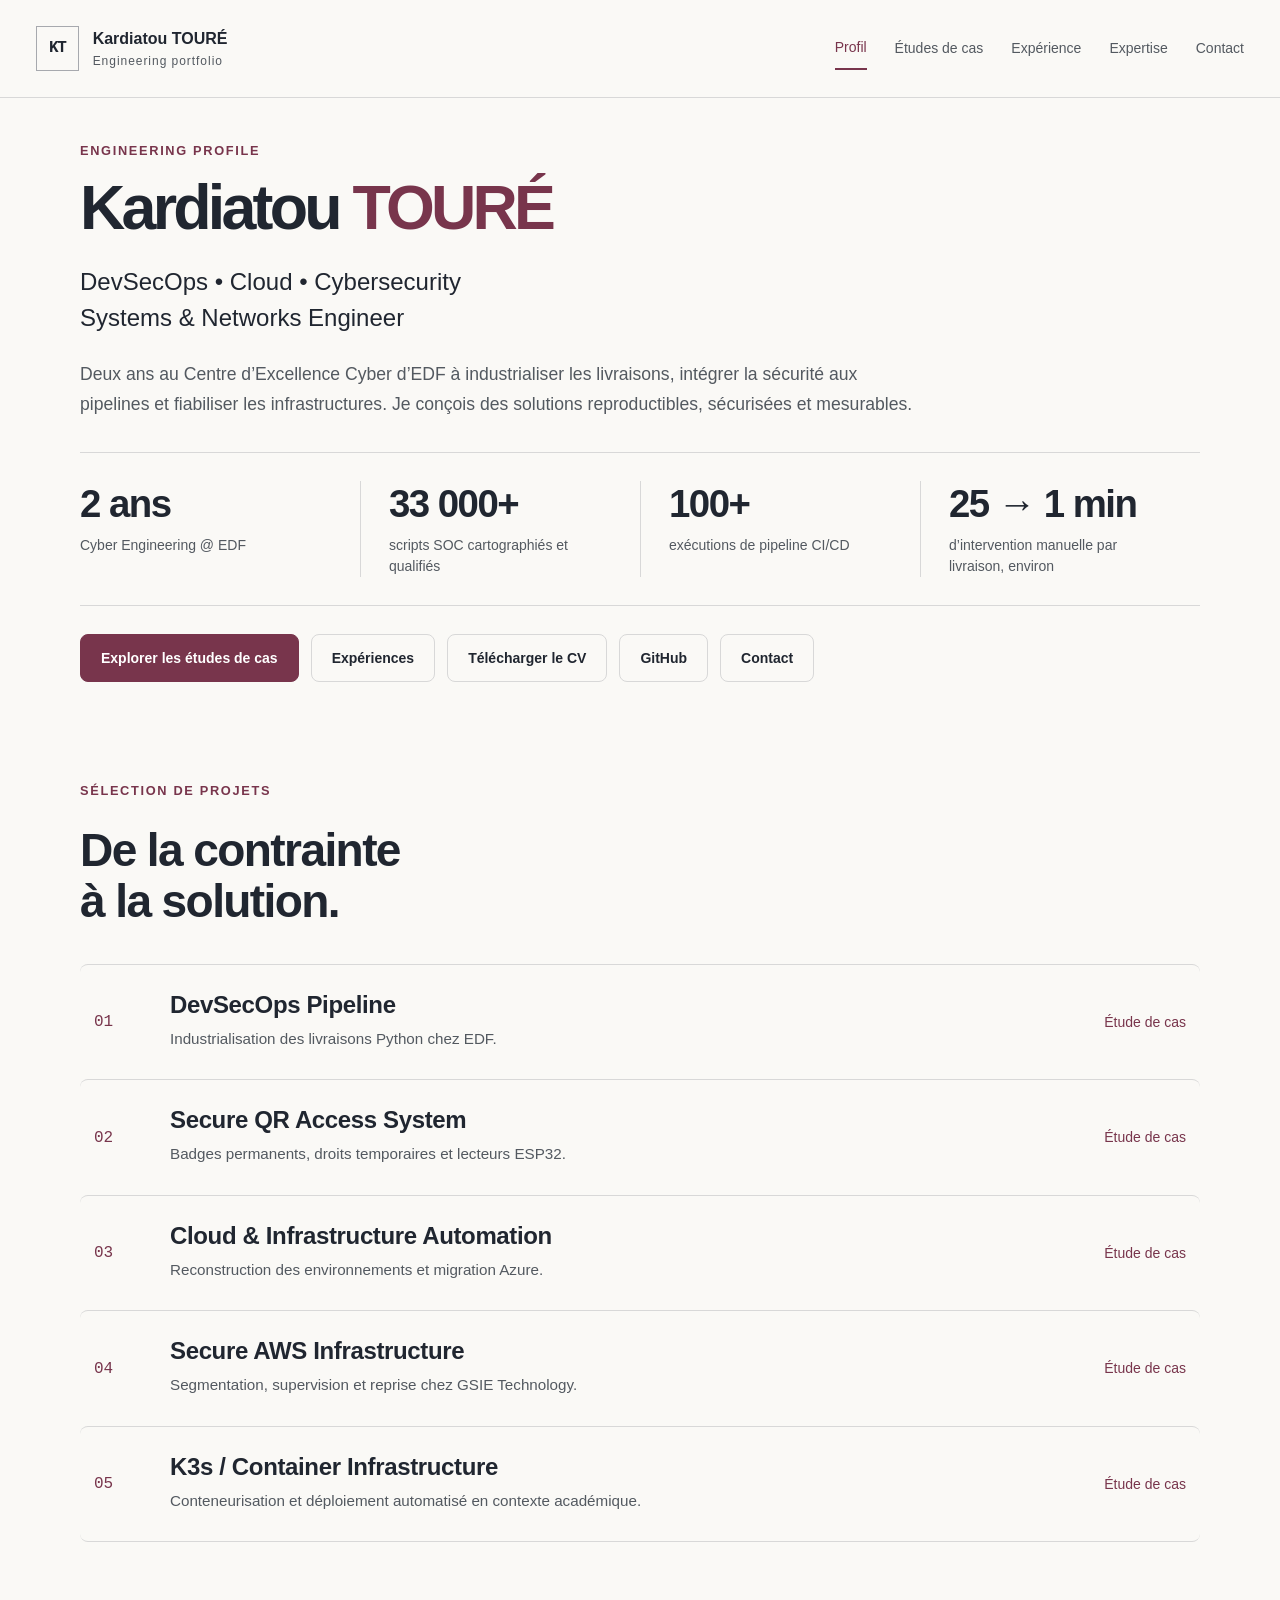
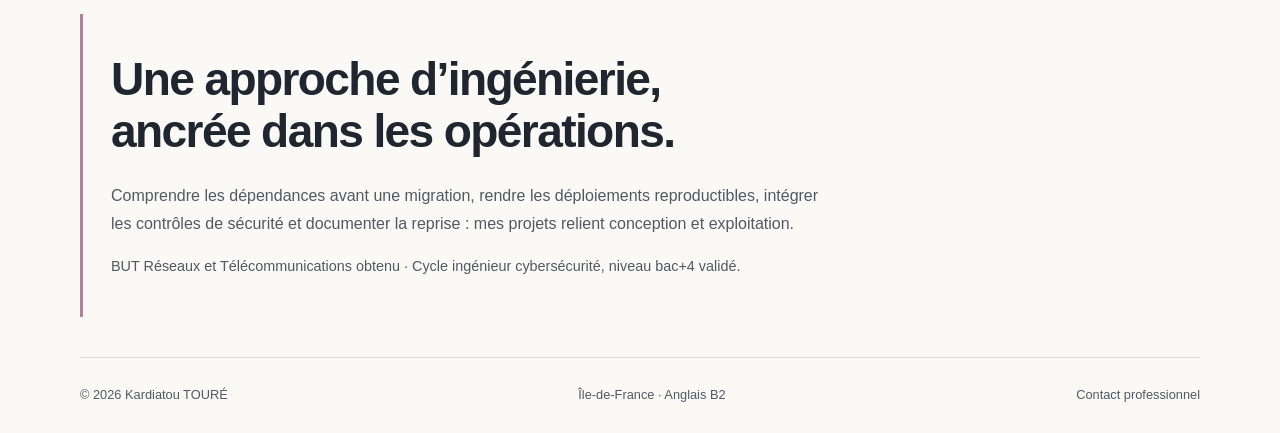
==== commit 29817d88: "Afficher TOURÉ en majuscules et retirer le point" ====
--- a/index.html
+++ b/index.html
@@ -1 +1 @@
-<!doctype html><html lang="fr"><head><meta charset="utf-8"><meta name="viewport" content="width=device-width, initial-scale=1"><title>DevSecOps · Cloud · Systèmes et réseaux | Kardiatou Touré</title><meta name="description" content="Portfolio de Kardiatou Touré : DevSecOps, cloud, cybersécurité et systèmes et réseaux. Missions, architectures et études de cas."><meta name="theme-color" content="#0c1420"><link rel="stylesheet" href="design.css"><link rel="icon" href="data:image/svg+xml,%3Csvg xmlns='http://www.w3.org/2000/svg' viewBox='0 0 64 64'%3E%3Crect width='64' height='64' rx='8' fill='%230c1420'/%3E%3Ctext x='9' y='43' fill='%2390dcd4' font-family='Arial' font-size='30' font-weight='bold'%3EKT%3C/text%3E%3C/svg%3E"></head><body><a class="skip" href="#main">Aller au contenu</a><header class="header"><a class="brand" href="index.html"><span class="monogram">KT</span><span>Kardiatou Touré<small>Engineering portfolio</small></span></a><nav aria-label="Navigation principale"><a href="index.html" aria-current="page">Profil</a><a href="projects.html">Études de cas</a><a href="experience.html">Expérience</a><a href="expertise.html">Expertise</a><a href="contact.html">Contact</a></nav></header><main class="wrap" id="main"><section class="executive"><p class="eyebrow">ENGINEERING PROFILE</p><h1>Kardiatou<br> <span>Touré.</span></h1><p class="position">DevSecOps • Cloud • Cybersecurity<span class="position-line">Systems &amp; Networks Engineer</span></p><p class="lead">Deux ans au Centre d’Excellence Cyber d’EDF à industrialiser les livraisons, intégrer la sécurité aux pipelines et fiabiliser les infrastructures. Je conçois des solutions reproductibles, sécurisées et mesurables.</p><div class="proofs"><div><strong>2 ans</strong><span>Cyber Engineering @ EDF</span></div><div><strong>33 000+</strong><span>scripts SOC cartographiés et qualifiés</span></div><div><strong>100+</strong><span>exécutions de pipeline CI/CD</span></div><div><strong>25 → 1 min</strong><span>d’intervention manuelle par livraison, environ</span></div></div><div class="actions"><a class="button primary" href="projects.html">Explorer les études de cas</a><a class="button secondary" href="experience.html">Expériences</a><a class="button secondary" href="CV_Kardiatou_TOURE.pdf">Télécharger le CV</a><a class="button secondary" href="https://github.com/kardiatou0">GitHub</a><a class="button secondary" href="contact.html">Contact</a></div></section><section class="section" id="projets"><div class="section-head"><p class="eyebrow">SÉLECTION DE PROJETS</p><h2>De la contrainte<br>à la solution.</h2></div><div class="project-index"><a class="index-row" href="projects.html#edf"><span class="number">01</span><div><h3>DevSecOps Pipeline</h3><p>Industrialisation des livraisons Python chez EDF.</p></div><span class="row-action">Étude de cas</span></a><a class="index-row" href="projects.html#qr"><span class="number">02</span><div><h3>Secure QR Access System</h3><p>Badges permanents, droits temporaires et lecteurs ESP32.</p></div><span class="row-action">Étude de cas</span></a><a class="index-row" href="projects.html#cloud"><span class="number">03</span><div><h3>Cloud & Infrastructure Automation</h3><p>Reconstruction des environnements et migration Azure.</p></div><span class="row-action">Étude de cas</span></a><a class="index-row" href="projects.html#gsie"><span class="number">04</span><div><h3>Secure AWS Infrastructure</h3><p>Segmentation, supervision et reprise chez GSIE Technology.</p></div><span class="row-action">Étude de cas</span></a><a class="index-row" href="projects.html#k3s"><span class="number">05</span><div><h3>K3s / Container Infrastructure</h3><p>Conteneurisation et déploiement automatisé en contexte académique.</p></div><span class="row-action">Étude de cas</span></a></div></section><section class="profile-note"><h2>Une approche d’ingénierie,<br>ancrée dans les opérations.</h2><p>Comprendre les dépendances avant une migration, rendre les déploiements reproductibles, intégrer les contrôles de sécurité et documenter la reprise : mes projets relient conception et exploitation.</p><p class="muted">BUT Réseaux et Télécommunications obtenu · Cycle ingénieur cybersécurité, niveau bac+4 validé.</p></section></main><footer class="footer wrap"><span>© 2026 Kardiatou Touré</span><span>Île-de-France · Anglais B2</span><a href="contact.html">Contact professionnel</a></footer></body></html>+<!doctype html><html lang="fr"><head><meta charset="utf-8"><meta name="viewport" content="width=device-width, initial-scale=1"><title>DevSecOps · Cloud · Systèmes et réseaux | Kardiatou TOURÉ</title><meta name="description" content="Portfolio de Kardiatou TOURÉ : DevSecOps, cloud, cybersécurité et systèmes et réseaux. Missions, architectures et études de cas."><meta name="theme-color" content="#0c1420"><link rel="stylesheet" href="design.css"><link rel="icon" href="data:image/svg+xml,%3Csvg xmlns='http://www.w3.org/2000/svg' viewBox='0 0 64 64'%3E%3Crect width='64' height='64' rx='8' fill='%230c1420'/%3E%3Ctext x='9' y='43' fill='%2390dcd4' font-family='Arial' font-size='30' font-weight='bold'%3EKT%3C/text%3E%3C/svg%3E"></head><body><a class="skip" href="#main">Aller au contenu</a><header class="header"><a class="brand" href="index.html"><span class="monogram">KT</span><span>Kardiatou TOURÉ<small>Engineering portfolio</small></span></a><nav aria-label="Navigation principale"><a href="index.html" aria-current="page">Profil</a><a href="projects.html">Études de cas</a><a href="experience.html">Expérience</a><a href="expertise.html">Expertise</a><a href="contact.html">Contact</a></nav></header><main class="wrap" id="main"><section class="executive"><p class="eyebrow">ENGINEERING PROFILE</p><h1>Kardiatou<br> <span>TOURÉ</span></h1><p class="position">DevSecOps • Cloud • Cybersecurity<span class="position-line">Systems &amp; Networks Engineer</span></p><p class="lead">Deux ans au Centre d’Excellence Cyber d’EDF à industrialiser les livraisons, intégrer la sécurité aux pipelines et fiabiliser les infrastructures. Je conçois des solutions reproductibles, sécurisées et mesurables.</p><div class="proofs"><div><strong>2 ans</strong><span>Cyber Engineering @ EDF</span></div><div><strong>33 000+</strong><span>scripts SOC cartographiés et qualifiés</span></div><div><strong>100+</strong><span>exécutions de pipeline CI/CD</span></div><div><strong>25 → 1 min</strong><span>d’intervention manuelle par livraison, environ</span></div></div><div class="actions"><a class="button primary" href="projects.html">Explorer les études de cas</a><a class="button secondary" href="experience.html">Expériences</a><a class="button secondary" href="CV_Kardiatou_TOURE.pdf">Télécharger le CV</a><a class="button secondary" href="https://github.com/kardiatou0">GitHub</a><a class="button secondary" href="contact.html">Contact</a></div></section><section class="section" id="projets"><div class="section-head"><p class="eyebrow">SÉLECTION DE PROJETS</p><h2>De la contrainte<br>à la solution.</h2></div><div class="project-index"><a class="index-row" href="projects.html#edf"><span class="number">01</span><div><h3>DevSecOps Pipeline</h3><p>Industrialisation des livraisons Python chez EDF.</p></div><span class="row-action">Étude de cas</span></a><a class="index-row" href="projects.html#qr"><span class="number">02</span><div><h3>Secure QR Access System</h3><p>Badges permanents, droits temporaires et lecteurs ESP32.</p></div><span class="row-action">Étude de cas</span></a><a class="index-row" href="projects.html#cloud"><span class="number">03</span><div><h3>Cloud & Infrastructure Automation</h3><p>Reconstruction des environnements et migration Azure.</p></div><span class="row-action">Étude de cas</span></a><a class="index-row" href="projects.html#gsie"><span class="number">04</span><div><h3>Secure AWS Infrastructure</h3><p>Segmentation, supervision et reprise chez GSIE Technology.</p></div><span class="row-action">Étude de cas</span></a><a class="index-row" href="projects.html#k3s"><span class="number">05</span><div><h3>K3s / Container Infrastructure</h3><p>Conteneurisation et déploiement automatisé en contexte académique.</p></div><span class="row-action">Étude de cas</span></a></div></section><section class="profile-note"><h2>Une approche d’ingénierie,<br>ancrée dans les opérations.</h2><p>Comprendre les dépendances avant une migration, rendre les déploiements reproductibles, intégrer les contrôles de sécurité et documenter la reprise : mes projets relient conception et exploitation.</p><p class="muted">BUT Réseaux et Télécommunications obtenu · Cycle ingénieur cybersécurité, niveau bac+4 validé.</p></section></main><footer class="footer wrap"><span>© 2026 Kardiatou TOURÉ</span><span>Île-de-France · Anglais B2</span><a href="contact.html">Contact professionnel</a></footer></body></html>
